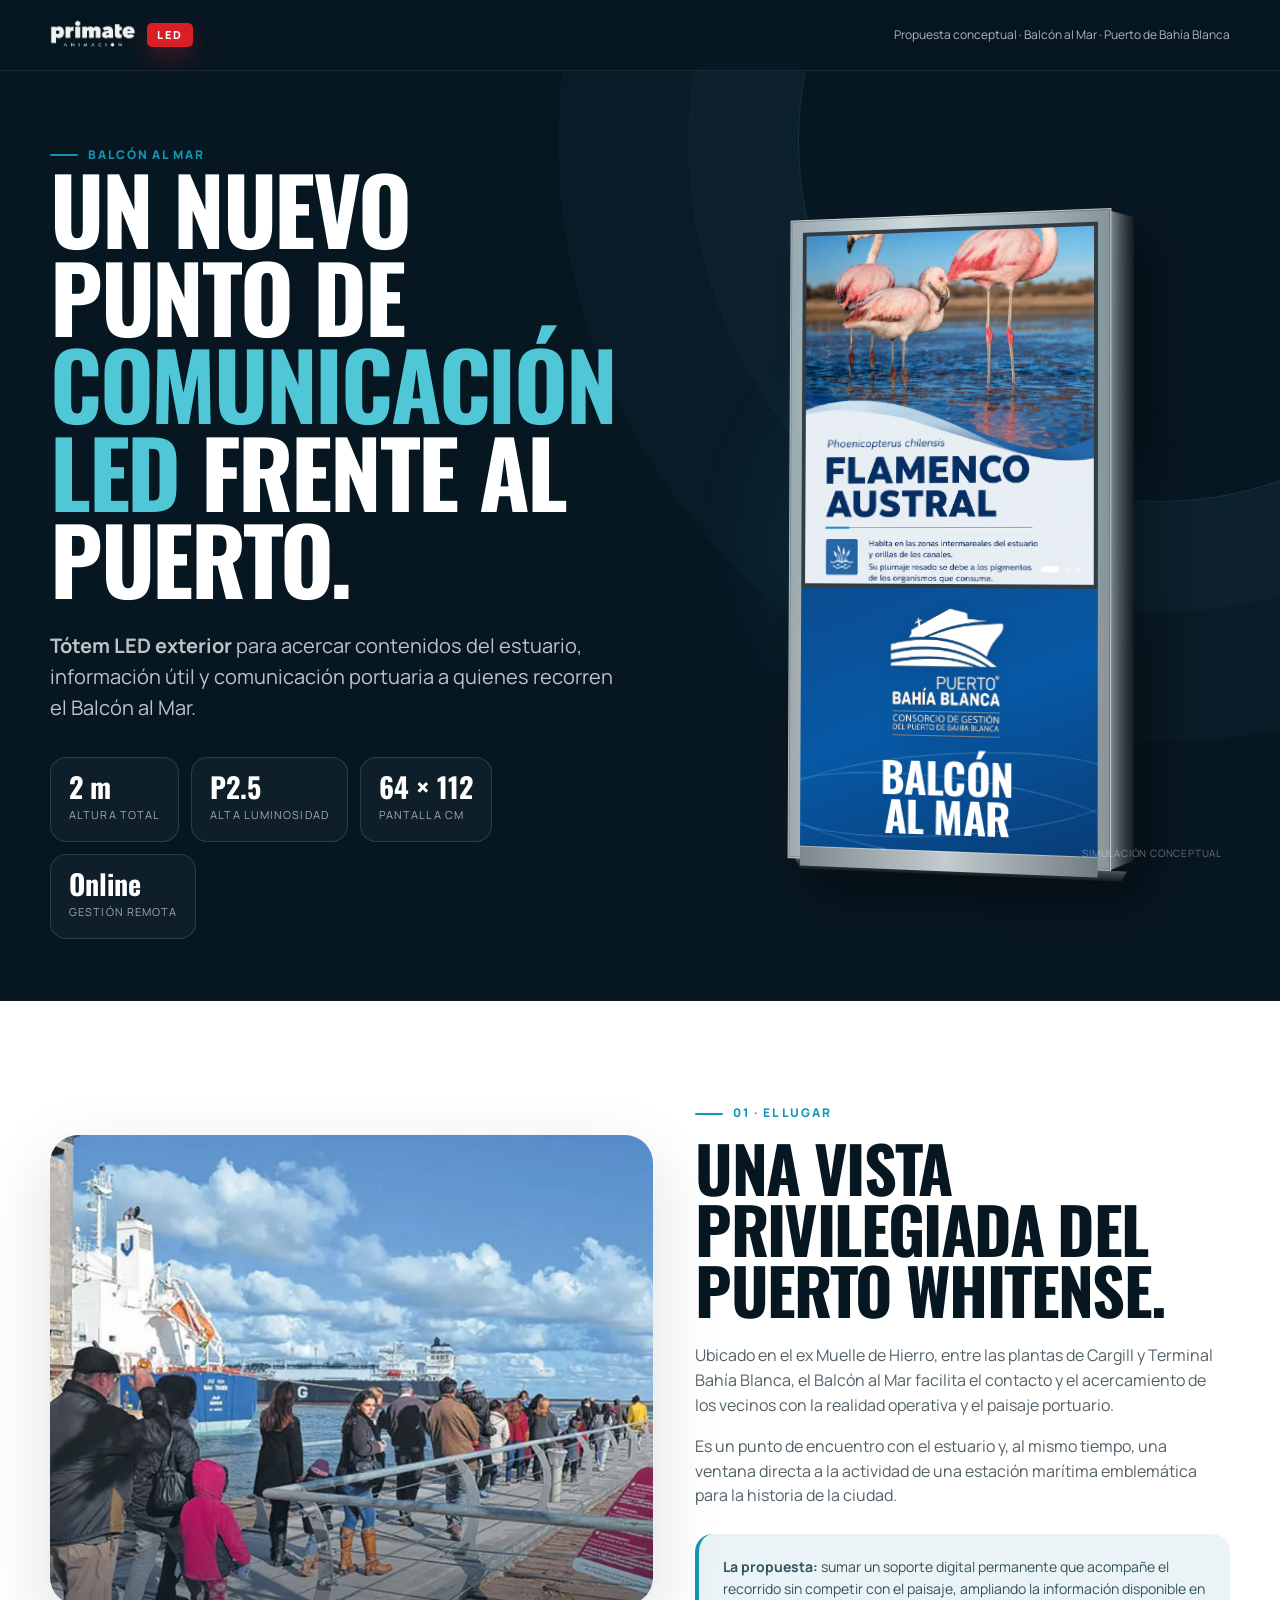
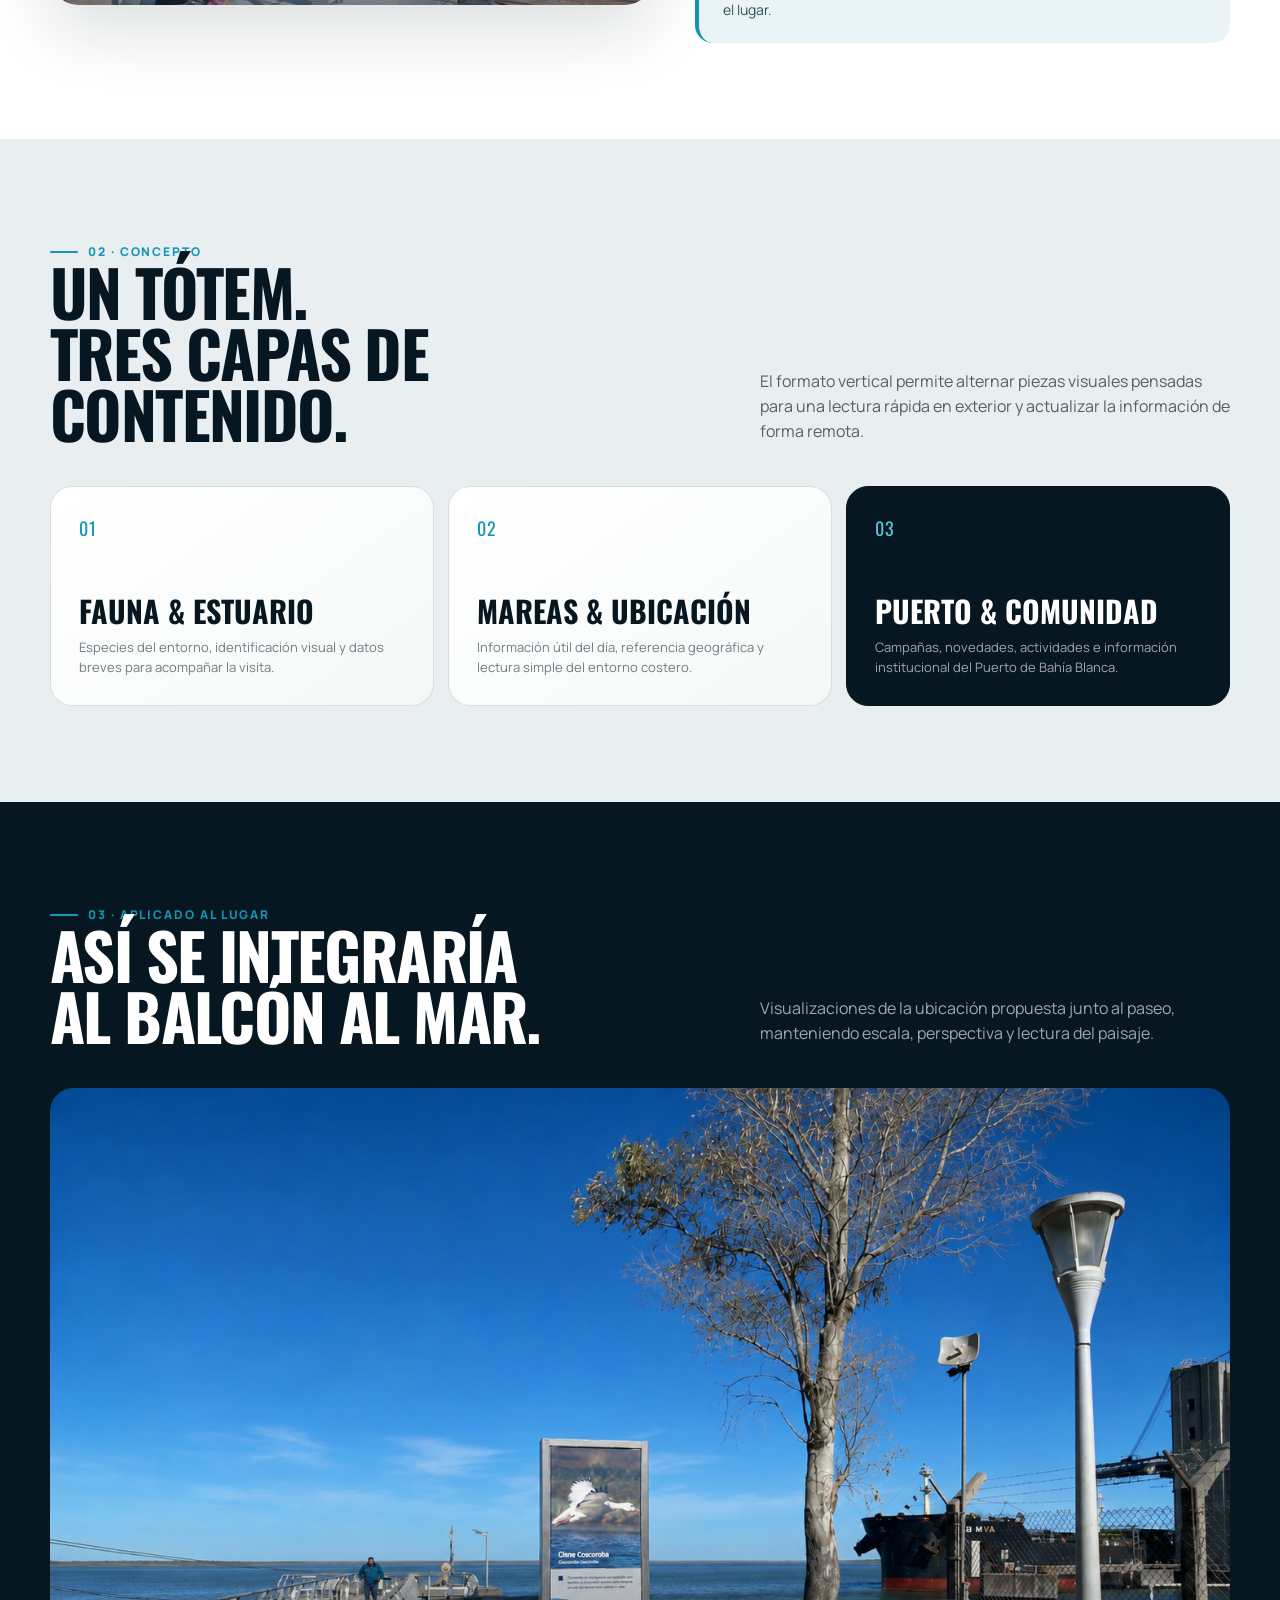
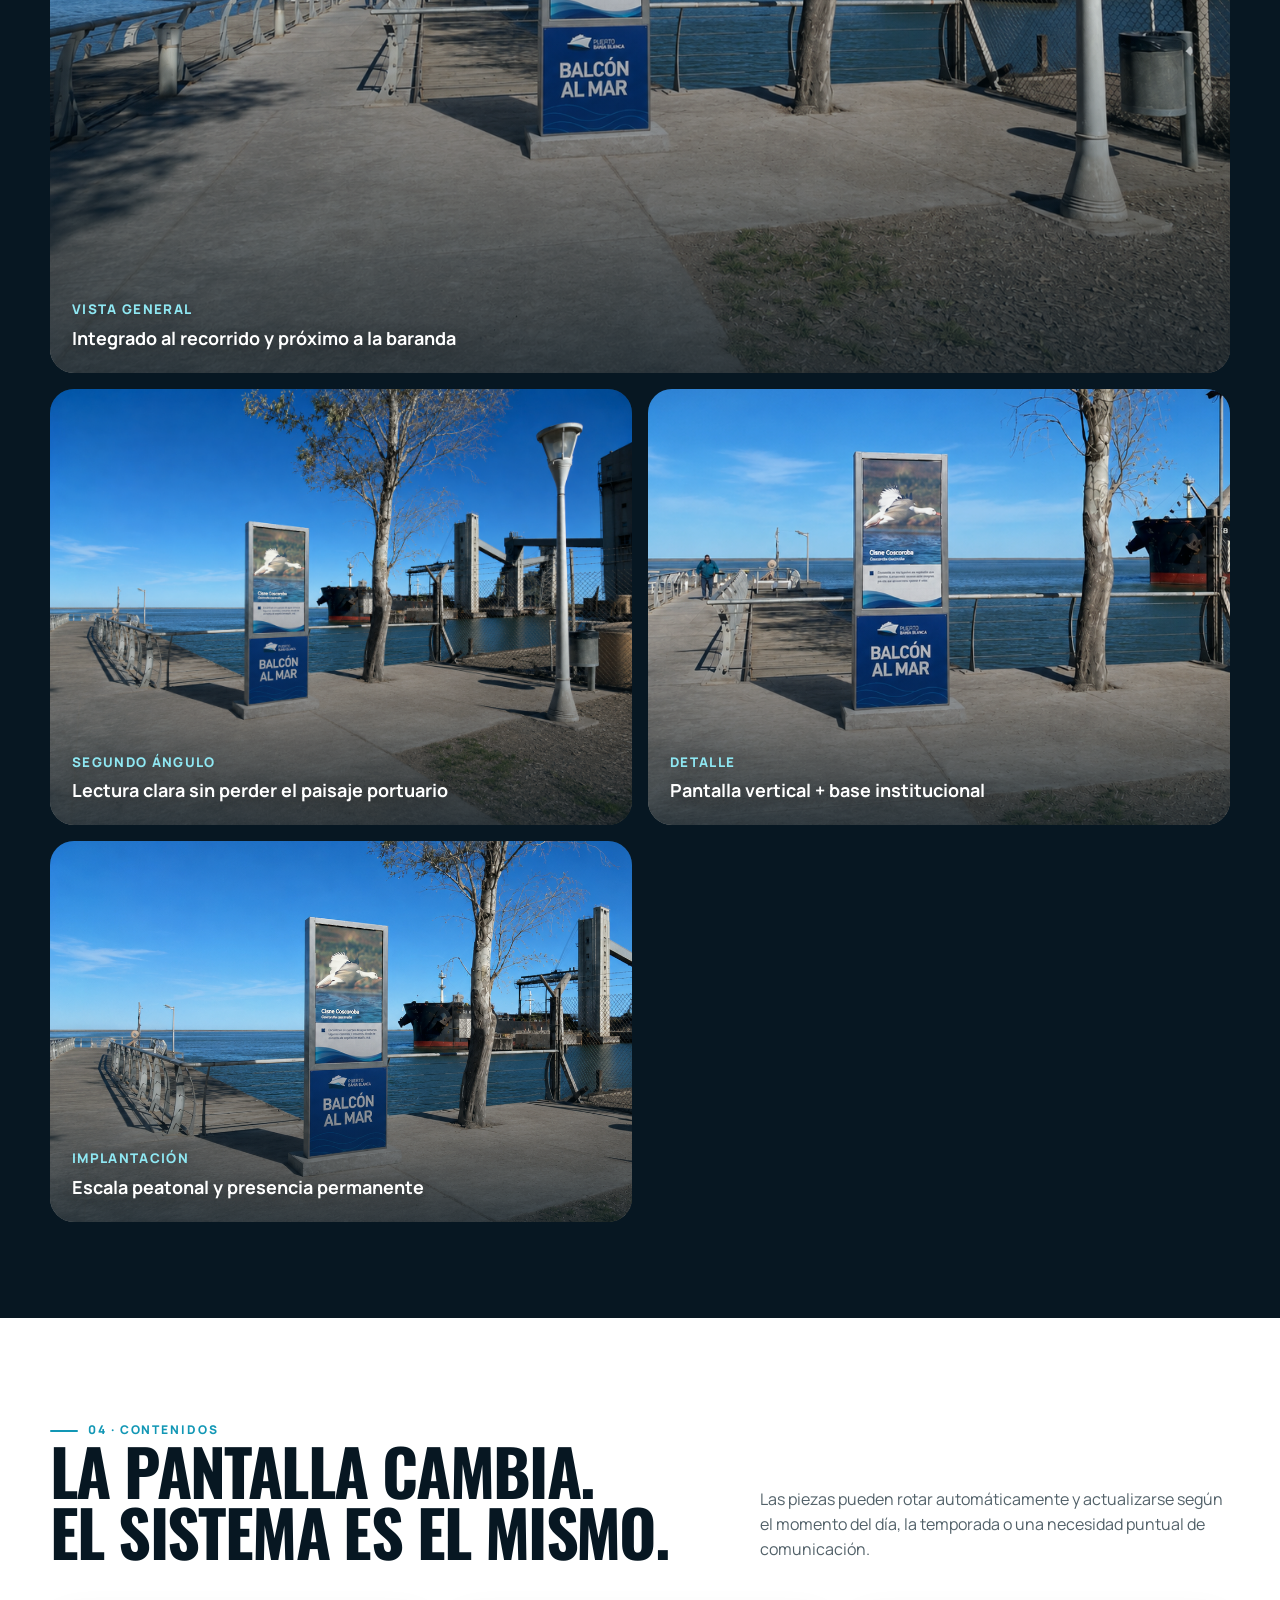
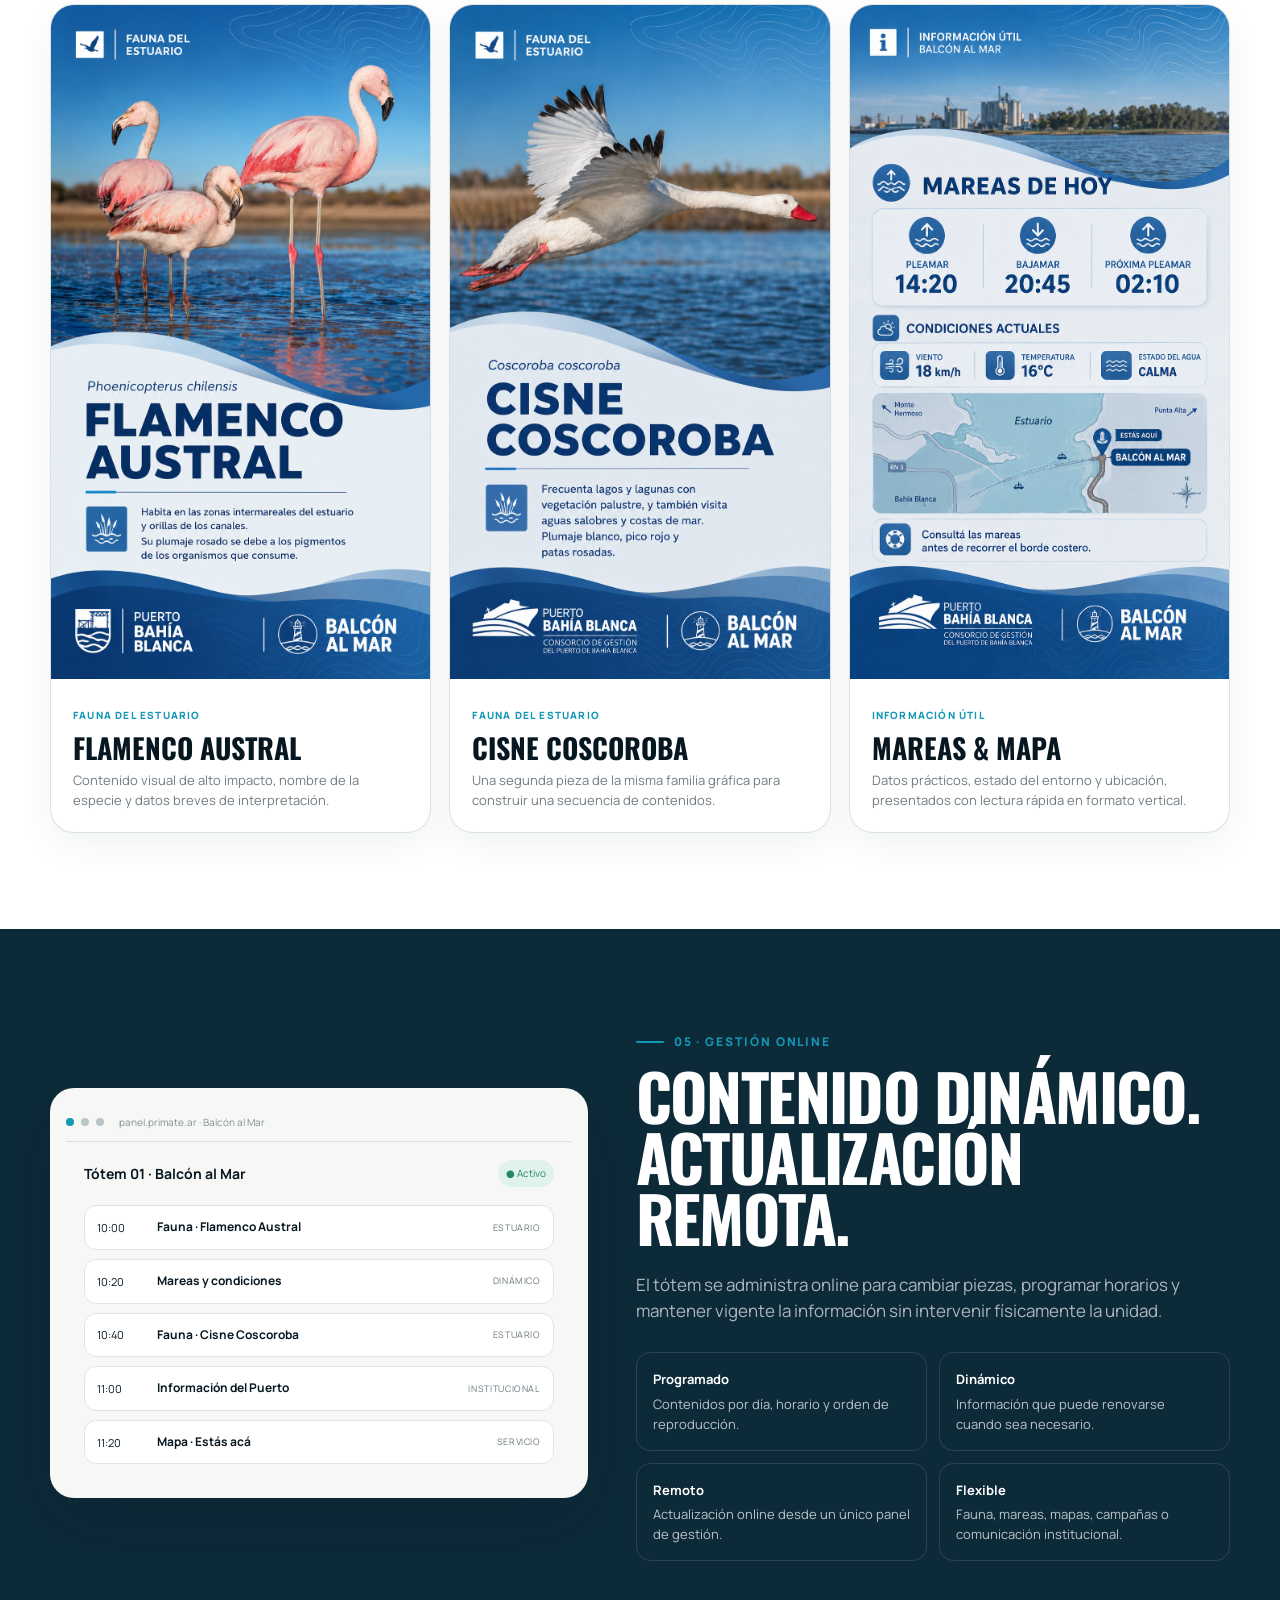
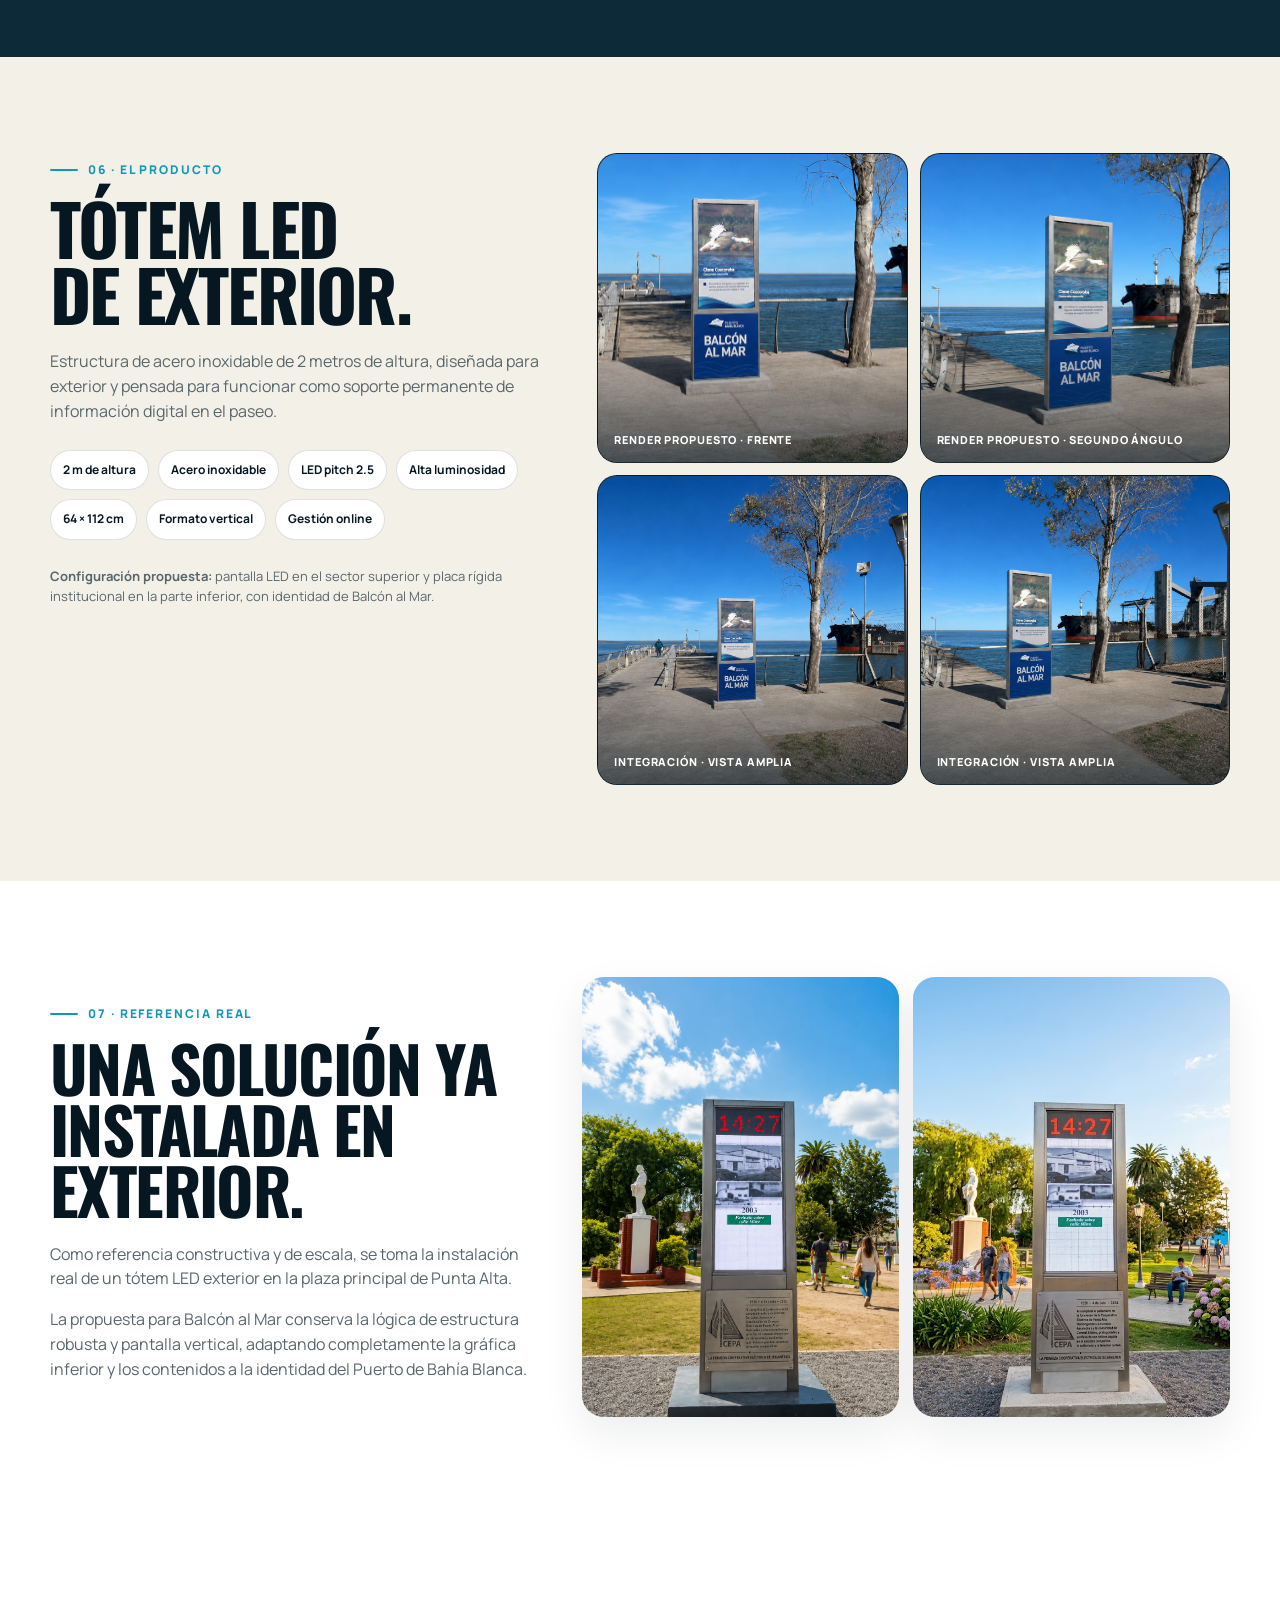
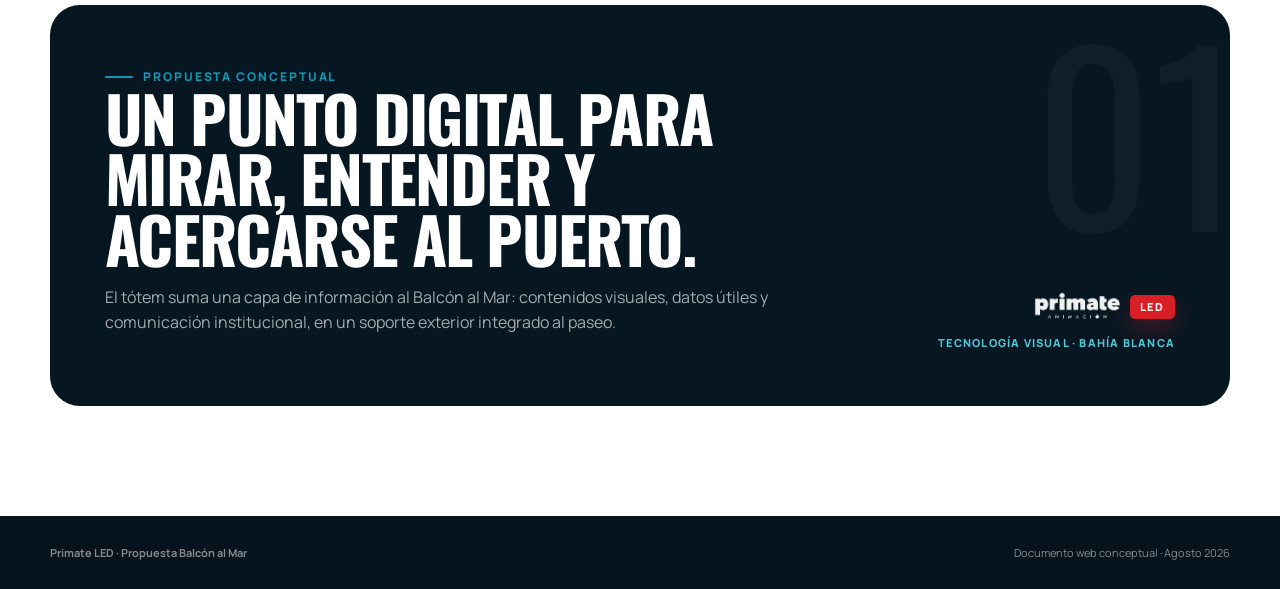
==== balconalmar/index.html @ e2ac3170 "Add files via upload" ====
<!DOCTYPE html>
<html lang="es">
<head>
  <meta charset="utf-8"/>
  <meta name="viewport" content="width=device-width, initial-scale=1"/>
  <meta name="theme-color" content="#071722"/>
  <title>Balcón al Mar · Propuesta Tótem LED Exterior | Primate LED</title>
  <meta name="description" content="Propuesta conceptual de un tótem LED exterior para Balcón al Mar, Puerto de Bahía Blanca: contenidos dinámicos, información útil y gestión online."/>
  <link rel="preconnect" href="https://fonts.googleapis.com"/>
  <link rel="preconnect" href="https://fonts.gstatic.com" crossorigin/>
  <link href="https://fonts.googleapis.com/css2?family=Manrope:wght@400;500;600;700;800&family=Oswald:wght@500;600;700&display=swap" rel="stylesheet"/>
  <style>
    :root{
      --ink:#071722;
      --ink-2:#0b2432;
      --paper:#f5f6f2;
      --white:#ffffff;
      --muted:#6f7c83;
      --line:rgba(7,23,34,.13);
      --blue:#1297b5;
      --blue-2:#50c7d7;
      --port:#0754a0;
      --port-2:#167fbd;
      --red:#d91f26;
      --warm:#f0b05a;
      --radius:28px;
      --shadow:0 24px 70px rgba(2,18,28,.14);
    }
    *{box-sizing:border-box}
    html{scroll-behavior:smooth}
    body{margin:0;background:var(--paper);color:var(--ink);font-family:"Manrope",system-ui,-apple-system,BlinkMacSystemFont,"Segoe UI",sans-serif;line-height:1.55}
    img{display:block;width:100%}
    a{color:inherit;text-decoration:none}
    .wrap{width:min(1180px,calc(100% - 40px));margin:auto}
    .eyebrow{display:inline-flex;align-items:center;gap:10px;font-size:12px;font-weight:800;letter-spacing:.16em;text-transform:uppercase;color:var(--blue)}
    .eyebrow:before{content:"";width:28px;height:2px;background:currentColor;border-radius:20px}
    .display{font-family:"Oswald",Impact,sans-serif;text-transform:uppercase;letter-spacing:-.025em;line-height:.95;margin:0}
    .section{padding:96px 0}
    .section-head{display:flex;justify-content:space-between;gap:40px;align-items:flex-end;margin-bottom:42px}
    .section-head h2{font-size:clamp(38px,5vw,68px);max-width:760px}
    .section-head p{max-width:470px;margin:0;color:#526169;font-size:16px}

    .topbar{position:fixed;z-index:30;top:0;left:0;right:0;background:rgba(7,23,34,.88);backdrop-filter:blur(14px);border-bottom:1px solid rgba(255,255,255,.08)}
    .topbar .wrap{height:70px;display:flex;align-items:center;justify-content:space-between;gap:24px;color:#fff}
    .brand{display:flex;align-items:center;gap:12px}
    .brand img{width:auto;height:34px;display:block;filter:brightness(0) invert(1) opacity(.94)}
    .led-tag{display:inline-flex;align-items:center;justify-content:center;min-width:42px;height:24px;padding:0 10px;border-radius:5px;background:var(--red);color:#fff;font-size:11px;font-weight:800;letter-spacing:.16em;text-transform:uppercase;box-shadow:0 10px 22px rgba(217,31,38,.28)}
    .proposal-tag{font-size:12px;color:rgba(255,255,255,.68);text-align:right}

    .hero{min-height:780px;background:var(--ink);color:white;padding:138px 0 62px;position:relative;overflow:hidden}
    .hero:before{content:"";position:absolute;width:720px;height:720px;border:1px solid rgba(80,199,215,.16);border-radius:50%;right:-240px;top:-220px;box-shadow:0 0 0 110px rgba(80,199,215,.035),0 0 0 240px rgba(80,199,215,.025)}
    .hero-grid{display:grid;grid-template-columns:.96fr 1.04fr;align-items:center;gap:48px;position:relative}
    .hero-copy h1{font-size:clamp(54px,7.2vw,104px);max-width:740px}
    .hero-copy h1 em{font-style:normal;color:var(--blue-2)}
    .hero-copy .lead{max-width:650px;font-size:20px;color:rgba(255,255,255,.74);margin:28px 0 30px}
    .hero-stats{display:flex;flex-wrap:wrap;gap:12px;margin-top:34px}
    .stat{border:1px solid rgba(255,255,255,.13);padding:15px 18px;border-radius:16px;min-width:126px;background:rgba(255,255,255,.035)}
    .stat strong{font-family:"Oswald";font-size:28px;display:block;line-height:1}
    .stat span{font-size:11px;color:rgba(255,255,255,.62);text-transform:uppercase;letter-spacing:.1em}

    /* Tótem del hero: misma lógica de perspectiva del ejemplo original, adaptada al producto exterior. */
    .device-stage{min-height:670px;display:grid;place-items:center;position:relative;perspective:1300px}
    .halo{position:absolute;width:440px;height:540px;border-radius:80px;background:radial-gradient(circle,rgba(17,217,255,.23),rgba(18,151,181,.12),transparent 67%);filter:blur(18px);transform:rotate(-8deg);animation:breathe 4.5s ease-in-out infinite}
    @keyframes breathe{0%,100%{transform:scale(.96) rotate(-8deg);opacity:.72}50%{transform:scale(1.04) rotate(-8deg);opacity:1}}

    .totem-device{width:326px;height:650px;position:relative;transform:rotateY(-9deg) rotateX(1deg);transform-style:preserve-3d;filter:drop-shadow(18px 24px 24px rgba(0,0,0,.44))}
    .totem-device:before{content:"";position:absolute;top:3px;right:-22px;width:22px;height:calc(100% - 4px);background:linear-gradient(90deg,#78838a 0%,#3e484f 48%,#151a1e 100%);clip-path:polygon(0 0,100% 1.1%,100% 98.5%,0 100%);box-shadow:9px 4px 16px rgba(0,0,0,.32);z-index:-1}
    .totem-device:after{content:"";position:absolute;left:8px;right:-15px;bottom:-10px;height:10px;background:linear-gradient(180deg,#4f5a61,#171d21);clip-path:polygon(0 0,100% 0,98.5% 100%,1.5% 100%);z-index:-1;opacity:.95}
    .totem-face{height:100%;padding:12px;background:linear-gradient(90deg,#9fa9ae,#d5dade 40%,#8a9499 100%);border:1px solid rgba(255,255,255,.38);box-shadow:inset 0 0 0 1px rgba(0,0,0,.2)}
    .totem-screen{height:58%;background:#06101f;position:relative;overflow:hidden;border:4px solid #333c42;box-shadow:inset 0 0 0 1px rgba(255,255,255,.08),0 0 22px rgba(17,217,255,.12)}
    .totem-screen img{position:absolute;inset:0;width:100%;height:100%;object-fit:cover;opacity:0;transform:scale(1.012);transition:opacity .55s ease,transform 5s ease}
    .totem-screen img.on{opacity:1;transform:scale(1.045)}
    .totem-screen:after{content:"";position:absolute;inset:0;background-image:repeating-linear-gradient(0deg,rgba(255,255,255,.08) 0,rgba(255,255,255,.08) 1px,transparent 1px,transparent 4px);mix-blend-mode:screen;opacity:.12;pointer-events:none}
    .screen-dots{position:absolute;right:12px;bottom:12px;z-index:4;display:flex;gap:5px}
    .screen-dots i{width:6px;height:6px;border-radius:50%;background:rgba(255,255,255,.34);transition:.25s ease}
    .screen-dots i.on{width:18px;border-radius:99px;background:#fff}
    .totem-base{height:42%;display:flex;flex-direction:column;align-items:center;justify-content:center;text-align:center;padding:24px 20px;background:linear-gradient(160deg,#0b4d91,#0759a6 48%,#093d76);position:relative;overflow:hidden;color:#fff}
    .totem-base:before,.totem-base:after{content:"";position:absolute;left:-10%;right:-10%;height:80px;border-radius:50%;border:1px solid rgba(113,196,235,.36)}
    .totem-base:before{bottom:15px;transform:rotate(-5deg)}
    .totem-base:after{bottom:-8px;transform:rotate(5deg)}
    .totem-base strong{font-family:"Oswald";font-size:42px;line-height:.92;text-transform:uppercase;letter-spacing:-.02em;position:relative;z-index:2}
    .totem-base .port-mark{width:118px;height:auto;margin-bottom:18px;position:relative;z-index:2;filter:drop-shadow(0 4px 8px rgba(0,0,0,.12))}
    .totem-foot{height:20px;background:linear-gradient(90deg,#7c878d,#c5ccd0 50%,#707b80);box-shadow:inset 0 1px rgba(255,255,255,.35)}
    .hero-note{position:absolute;bottom:12px;right:8px;font-size:10px;letter-spacing:.08em;text-transform:uppercase;color:rgba(255,255,255,.38)}

    .story{background:white}
    .story-grid{display:grid;grid-template-columns:1.06fr .94fr;gap:42px;align-items:center}
    .story-photo{border-radius:28px;overflow:hidden;box-shadow:var(--shadow);position:relative;min-height:470px}
    .story-photo img{width:100%;height:100%;object-fit:cover;position:absolute;inset:0}
    .story-photo:after{content:"";position:absolute;inset:0;background:linear-gradient(180deg,transparent 58%,rgba(7,23,34,.42))}
    .story-copy h2{font-size:clamp(42px,5vw,74px);margin:14px 0 24px}
    .story-copy p{color:#526169;font-size:16px;margin:0 0 16px}
    .story-quote{margin-top:26px;padding:22px 24px;background:#eaf4f6;border-radius:18px;color:#31515d;font-size:14px;border-left:4px solid var(--blue)}

    .concept{background:#e9eef0}
    .concept-grid{display:grid;grid-template-columns:repeat(3,1fr);gap:14px}
    .sector{min-height:220px;padding:28px;border:1px solid var(--line);border-radius:22px;background:linear-gradient(145deg,#fff,#f6f8f8);display:flex;flex-direction:column;justify-content:space-between;transition:.25s ease}
    .sector:hover{transform:translateY(-5px);box-shadow:0 18px 44px rgba(5,30,44,.08)}
    .sector .num{font-family:"Oswald";font-size:18px;color:var(--blue);letter-spacing:.08em}
    .sector h3{font-family:"Oswald";font-size:30px;text-transform:uppercase;line-height:1.05;margin:26px 0 10px}
    .sector p{font-size:13px;color:var(--muted);margin:0}
    .sector.primary{background:var(--ink);color:white;border-color:var(--ink)}
    .sector.primary p{color:rgba(255,255,255,.62)}
    .sector.primary .num{color:var(--blue-2)}

    .applied{background:var(--ink);color:white}
    .applied .section-head p{color:rgba(255,255,255,.62)}
    .mock-grid{display:grid;grid-template-columns:repeat(12,1fr);gap:16px}
    .mock-card{position:relative;overflow:hidden;border-radius:24px;background:#17313e;min-height:330px;grid-column:span 6}
    .mock-card:first-child{grid-column:1/-1;min-height:560px}
    .mock-card img{width:100%;height:100%;object-fit:cover;opacity:.96;transition:transform .55s ease}
    .mock-card:hover img{transform:scale(1.018)}
    .mock-card:after{content:"";position:absolute;inset:0;background:linear-gradient(180deg,rgba(7,23,34,0) 48%,rgba(7,23,34,.74) 100%)}
    .mock-label{position:absolute;left:22px;bottom:20px;z-index:4;text-shadow:0 3px 15px rgba(0,0,0,.42)}
    .mock-label small{display:block;color:#8fe7f2;text-transform:uppercase;font-weight:800;letter-spacing:.1em;margin-bottom:5px}
    .mock-label strong{font-size:18px}

    .content{background:white}
    .content-grid{display:grid;grid-template-columns:repeat(3,1fr);gap:18px}
    .content-card{border-radius:24px;overflow:hidden;border:1px solid var(--line);background:#fff;box-shadow:0 12px 34px rgba(16,44,58,.06)}
    .content-card figure{margin:0;aspect-ratio:9/16;background:#0d2a39;overflow:hidden}
    .content-card img{width:100%;height:100%;object-fit:cover;transition:transform .45s ease}
    .content-card:hover img{transform:scale(1.018)}
    .content-card div{padding:22px}
    .content-card small{font-size:10px;text-transform:uppercase;letter-spacing:.12em;color:var(--blue);font-weight:800}
    .content-card h3{font-family:"Oswald";font-size:28px;text-transform:uppercase;margin:8px 0 8px;line-height:1}
    .content-card p{font-size:13px;color:var(--muted);margin:0}

    .platform{background:#0d2a39;color:#fff}
    .platform-grid{display:grid;grid-template-columns:.95fr 1.05fr;gap:48px;align-items:center}
    .screen-ui{background:#f7f8f5;border-radius:24px;padding:16px;color:var(--ink);box-shadow:var(--shadow);transform:rotate(-1deg)}
    .browser-bar{height:38px;display:flex;align-items:center;gap:7px;border-bottom:1px solid #dae0df}
    .browser-bar i{width:8px;height:8px;border-radius:50%;background:#bac5c8}.browser-bar i:first-child{background:var(--blue)}
    .browser-bar span{font-size:10px;color:#829096;margin-left:8px}
    .screen-body{padding:18px}
    .screen-title{display:flex;justify-content:space-between;align-items:center;margin-bottom:18px}
    .screen-title strong{font-size:14px}.screen-title span{font-size:10px;color:#23876b;background:#dff3eb;padding:6px 8px;border-radius:20px}
    .playlist{display:grid;gap:9px}
    .row{display:grid;grid-template-columns:50px 1fr auto;gap:10px;align-items:center;padding:12px;border:1px solid #dfe5e4;border-radius:12px;background:white;font-size:11px}
    .row b{font-size:12px}.row em{font-style:normal;color:#68767b;font-size:9px;text-transform:uppercase;letter-spacing:.07em}
    .platform-copy h2{font-size:clamp(42px,5vw,70px);margin:14px 0 24px}
    .platform-copy>p{color:rgba(255,255,255,.66);font-size:17px;max-width:610px}
    .platform-points{display:grid;grid-template-columns:1fr 1fr;gap:12px;margin-top:28px}
    .platform-points div{padding:16px;border:1px solid rgba(255,255,255,.12);border-radius:14px;font-size:13px;color:rgba(255,255,255,.72)}
    .platform-points strong{display:block;color:white;margin-bottom:4px}

    .product{background:#f3f0e8}
    .product-grid{display:grid;grid-template-columns:.88fr 1.12fr;gap:50px;align-items:start}
    .product-copy h2{font-size:clamp(46px,5.5vw,78px);margin:14px 0 22px}
    .product-copy p{color:#59676d;max-width:540px}
    .specs{display:flex;flex-wrap:wrap;gap:9px;margin-top:26px}
    .specs span{padding:10px 12px;border-radius:999px;background:white;border:1px solid var(--line);font-size:12px;font-weight:700}
    .ref-grid{display:grid;grid-template-columns:repeat(2,1fr);gap:12px}
    .ref-card{position:relative;overflow:hidden;border-radius:20px;background:linear-gradient(150deg,#17313e,#091822);border:1px solid rgba(7,23,34,.12);min-height:310px}
    .ref-card img{width:100%;height:100%;object-fit:cover;position:absolute;inset:0}
    .ref-card:after{content:"";position:absolute;inset:0;background:linear-gradient(180deg,transparent 60%,rgba(7,23,34,.62))}
    .ref-card span{position:absolute;z-index:2;left:16px;bottom:14px;color:white;font-size:11px;font-weight:800;text-transform:uppercase;letter-spacing:.08em}

    .real{background:white}
    .real-grid{display:grid;grid-template-columns:.86fr 1.14fr;gap:44px;align-items:center}
    .real-copy h2{font-size:clamp(42px,5vw,72px);margin:14px 0 22px}
    .real-copy p{color:#59676d}
    .real-photos{display:grid;grid-template-columns:1fr 1fr;gap:14px}
    .real-photos figure{margin:0;border-radius:22px;overflow:hidden;background:#dde3e4;box-shadow:0 16px 42px rgba(7,23,34,.08)}
    .real-photos img{width:100%;height:440px;object-fit:cover}

    .close{background:white;padding:92px 0 110px}
    .close-panel{background:var(--ink);color:white;border-radius:30px;padding:55px;display:grid;grid-template-columns:1fr auto;gap:40px;align-items:end;position:relative;overflow:hidden}
    .close-panel:after{content:"01";position:absolute;right:-10px;top:-55px;font-family:"Oswald";font-size:230px;color:rgba(255,255,255,.035)}
    .close-panel h2{font-size:clamp(40px,5vw,70px);max-width:800px;position:relative;z-index:1}
    .close-panel p{color:rgba(255,255,255,.63);max-width:690px;position:relative;z-index:1}
    .signature{position:relative;z-index:2;text-align:right}
    .signature-brand{display:flex;align-items:center;justify-content:flex-end;gap:10px;margin-bottom:10px}
    .signature-brand img{width:auto;height:34px;filter:brightness(0) invert(1) opacity(.94)}
    .signature p{margin:0;color:var(--blue-2);font-size:11px;font-weight:800;letter-spacing:.11em;text-transform:uppercase}

    footer{background:#06131c;color:rgba(255,255,255,.5);padding:28px 0;font-size:11px}
    footer .wrap{display:flex;justify-content:space-between;gap:20px}
    .reveal{opacity:0;transform:translateY(18px);transition:.65s ease}
    .reveal.on{opacity:1;transform:none}

    @media(max-width:900px){
      .section{padding:72px 0}.section-head{display:block}.section-head p{margin-top:18px}
      .hero{min-height:auto}.hero-grid,.story-grid,.platform-grid,.product-grid,.real-grid{grid-template-columns:1fr}.device-stage{min-height:auto;padding-top:30px}
      .concept-grid{grid-template-columns:1fr 1fr}.content-grid{grid-template-columns:1fr 1fr}.mock-grid{grid-template-columns:1fr}.mock-card,.mock-card:first-child{grid-column:auto;min-height:320px}.mock-card:first-child{min-height:390px}.real-photos img{height:360px}.close-panel{grid-template-columns:1fr}.signature{text-align:left}
    }
    @media(max-width:620px){
      .wrap{width:min(100% - 26px,1180px)}.topbar .wrap{height:62px}.proposal-tag{display:none}.brand img{height:28px}.led-tag{min-width:38px;height:22px;padding:0 9px;font-size:10px}.hero{padding-top:112px}.hero-copy h1{font-size:54px}.hero-copy .lead{font-size:17px}.device-stage{min-height:auto;padding-top:30px}.totem-device{transform:rotateY(-5deg) rotateX(1deg);width:min(326px,82vw);height:calc(min(326px,82vw) * 1.99);margin-right:16px}.totem-base strong{font-size:35px}.hero-stats{display:grid;grid-template-columns:1fr 1fr}.concept-grid,.content-grid,.platform-points{grid-template-columns:1fr}.sector{min-height:180px}.mock-card,.mock-card:first-child{min-height:240px}.mock-card:first-child{min-height:310px}.ref-grid,.real-photos{grid-template-columns:1fr}.real-photos img{height:420px}.close-panel{padding:34px 26px}.signature-brand{justify-content:flex-start}.signature-brand img{height:28px}footer .wrap{display:block}footer span{display:block;margin-top:5px}
    }
  </style>
</head>
<body>
  <header class="topbar">
    <div class="wrap">
      <div class="brand"><img alt="Primate Animación" src="assets/primate-logo.png"/><span class="led-tag">LED</span></div>
      <div class="proposal-tag">Propuesta conceptual · Balcón al Mar · Puerto de Bahía Blanca</div>
    </div>
  </header>

  <main>
    <section class="hero">
      <div class="wrap hero-grid">
        <div class="hero-copy reveal">
          <div class="eyebrow">Balcón al Mar</div>
          <h1 class="display">Un nuevo punto de <em>comunicación LED</em> frente al puerto.</h1>
          <p class="lead"><strong>Tótem LED exterior</strong> para acercar contenidos del estuario, información útil y comunicación portuaria a quienes recorren el Balcón al Mar.</p>
          <div class="hero-stats">
            <div class="stat"><strong>2 m</strong><span>Altura total</span></div>
            <div class="stat"><strong>P2.5</strong><span>Alta luminosidad</span></div>
            <div class="stat"><strong>64 × 112</strong><span>Pantalla cm</span></div>
            <div class="stat"><strong>Online</strong><span>Gestión remota</span></div>
          </div>
        </div>

        <div class="device-stage" aria-label="Demo visual del tótem LED exterior">
          <div class="halo"></div>
          <div class="totem-device">
            <div class="totem-face">
              <div class="totem-screen" id="hero-screen">
                <img class="on" src="assets/poster-fauna-flamenco.png" alt="Contenido de fauna: Flamenco Austral"/>
                <img src="assets/poster-fauna-cisne.png" alt="Contenido de fauna: Cisne Coscoroba"/>
                <img src="assets/poster-mareas-mapa.png" alt="Contenido de mareas y ubicación"/>
                <div class="screen-dots" id="screen-dots" aria-hidden="true"><i class="on"></i><i></i><i></i></div>
              </div>
              <div class="totem-base">
                <img class="port-mark" src="assets/puerto-logo-white.png" alt="Puerto Bahía Blanca"/>
                <strong>Balcón<br/>al Mar</strong>
              </div>
              <div class="totem-foot"></div>
            </div>
          </div>
          <div class="hero-note">Simulación conceptual</div>
        </div>
      </div>
    </section>

    <section class="section story">
      <div class="wrap story-grid">
        <div class="story-photo reveal"><img src="assets/balcon-al-mar.webp" alt="Visitantes recorriendo el Balcón al Mar del Puerto de Bahía Blanca"/></div>
        <div class="story-copy reveal">
          <div class="eyebrow">01 · El lugar</div>
          <h2 class="display">Una vista privilegiada del puerto whitense.</h2>
          <p>Ubicado en el ex Muelle de Hierro, entre las plantas de Cargill y Terminal Bahía Blanca, el Balcón al Mar facilita el contacto y el acercamiento de los vecinos con la realidad operativa y el paisaje portuario.</p>
          <p>Es un punto de encuentro con el estuario y, al mismo tiempo, una ventana directa a la actividad de una estación marítima emblemática para la historia de la ciudad.</p>
          <div class="story-quote"><strong>La propuesta:</strong> sumar un soporte digital permanente que acompañe el recorrido sin competir con el paisaje, ampliando la información disponible en el lugar.</div>
        </div>
      </div>
    </section>

    <section class="section concept">
      <div class="wrap">
        <div class="section-head reveal">
          <div><div class="eyebrow">02 · Concepto</div><h2 class="display">Un tótem.<br/>Tres capas de contenido.</h2></div>
          <p>El formato vertical permite alternar piezas visuales pensadas para una lectura rápida en exterior y actualizar la información de forma remota.</p>
        </div>
        <div class="concept-grid">
          <article class="sector reveal"><span class="num">01</span><div><h3>Fauna &amp; estuario</h3><p>Especies del entorno, identificación visual y datos breves para acompañar la visita.</p></div></article>
          <article class="sector reveal"><span class="num">02</span><div><h3>Mareas &amp; ubicación</h3><p>Información útil del día, referencia geográfica y lectura simple del entorno costero.</p></div></article>
          <article class="sector primary reveal"><span class="num">03</span><div><h3>Puerto &amp; comunidad</h3><p>Campañas, novedades, actividades e información institucional del Puerto de Bahía Blanca.</p></div></article>
        </div>
      </div>
    </section>

    <section class="section applied" id="simulaciones">
      <div class="wrap">
        <div class="section-head reveal">
          <div><div class="eyebrow">03 · Aplicado al lugar</div><h2 class="display">Así se integraría<br/>al Balcón al Mar.</h2></div>
          <p>Visualizaciones de la ubicación propuesta junto al paseo, manteniendo escala, perspectiva y lectura del paisaje.</p>
        </div>
        <div class="mock-grid">
          <article class="mock-card reveal"><img src="assets/render-1-amplio.png" alt="Vista amplia del tótem LED en Balcón al Mar"/><div class="mock-label"><small>Vista general</small><strong>Integrado al recorrido y próximo a la baranda</strong></div></article>
          <article class="mock-card reveal"><img src="assets/render-2-amplio.png" alt="Segunda vista amplia del tótem LED en Balcón al Mar"/><div class="mock-label"><small>Segundo ángulo</small><strong>Lectura clara sin perder el paisaje portuario</strong></div></article>
          <article class="mock-card reveal"><img src="assets/render-1-corto.png" alt="Vista cercana del tótem LED exterior"/><div class="mock-label"><small>Detalle</small><strong>Pantalla vertical + base institucional</strong></div></article>
          <article class="mock-card reveal"><img src="assets/render-2-corto.png" alt="Segunda vista cercana del tótem LED exterior"/><div class="mock-label"><small>Implantación</small><strong>Escala peatonal y presencia permanente</strong></div></article>
        </div>
      </div>
    </section>

    <section class="section content">
      <div class="wrap">
        <div class="section-head reveal">
          <div><div class="eyebrow">04 · Contenidos</div><h2 class="display">La pantalla cambia.<br/>El sistema es el mismo.</h2></div>
          <p>Las piezas pueden rotar automáticamente y actualizarse según el momento del día, la temporada o una necesidad puntual de comunicación.</p>
        </div>
        <div class="content-grid">
          <article class="content-card reveal"><figure><img src="assets/poster-fauna-flamenco.png" alt="Pieza vertical sobre Flamenco Austral"/></figure><div><small>Fauna del estuario</small><h3>Flamenco Austral</h3><p>Contenido visual de alto impacto, nombre de la especie y datos breves de interpretación.</p></div></article>
          <article class="content-card reveal"><figure><img src="assets/poster-fauna-cisne.png" alt="Pieza vertical sobre Cisne Coscoroba"/></figure><div><small>Fauna del estuario</small><h3>Cisne Coscoroba</h3><p>Una segunda pieza de la misma familia gráfica para construir una secuencia de contenidos.</p></div></article>
          <article class="content-card reveal"><figure><img src="assets/poster-mareas-mapa.png" alt="Pieza vertical con mareas y mapa"/></figure><div><small>Información útil</small><h3>Mareas &amp; mapa</h3><p>Datos prácticos, estado del entorno y ubicación, presentados con lectura rápida en formato vertical.</p></div></article>
        </div>
      </div>
    </section>

    <section class="section platform">
      <div class="wrap platform-grid">
        <div class="screen-ui reveal" aria-label="Ejemplo de panel de gestión">
          <div class="browser-bar"><i></i><i></i><i></i><span>panel.primate.ar · Balcón al Mar</span></div>
          <div class="screen-body">
            <div class="screen-title"><strong>Tótem 01 · Balcón al Mar</strong><span>● Activo</span></div>
            <div class="playlist">
              <div class="row"><span>10:00</span><b>Fauna · Flamenco Austral</b><em>Estuario</em></div>
              <div class="row"><span>10:20</span><b>Mareas y condiciones</b><em>Dinámico</em></div>
              <div class="row"><span>10:40</span><b>Fauna · Cisne Coscoroba</b><em>Estuario</em></div>
              <div class="row"><span>11:00</span><b>Información del Puerto</b><em>Institucional</em></div>
              <div class="row"><span>11:20</span><b>Mapa · Estás acá</b><em>Servicio</em></div>
            </div>
          </div>
        </div>
        <div class="platform-copy reveal">
          <div class="eyebrow">05 · Gestión online</div>
          <h2 class="display">Contenido dinámico.<br/>Actualización remota.</h2>
          <p>El tótem se administra online para cambiar piezas, programar horarios y mantener vigente la información sin intervenir físicamente la unidad.</p>
          <div class="platform-points">
            <div><strong>Programado</strong>Contenidos por día, horario y orden de reproducción.</div>
            <div><strong>Dinámico</strong>Información que puede renovarse cuando sea necesario.</div>
            <div><strong>Remoto</strong>Actualización online desde un único panel de gestión.</div>
            <div><strong>Flexible</strong>Fauna, mareas, mapas, campañas o comunicación institucional.</div>
          </div>
        </div>
      </div>
    </section>

    <section class="section product">
      <div class="wrap product-grid">
        <div class="product-copy reveal">
          <div class="eyebrow">06 · El producto</div>
          <h2 class="display">Tótem LED<br/>de exterior.</h2>
          <p>Estructura de acero inoxidable de 2 metros de altura, diseñada para exterior y pensada para funcionar como soporte permanente de información digital en el paseo.</p>
          <div class="specs">
            <span>2 m de altura</span><span>Acero inoxidable</span><span>LED pitch 2.5</span><span>Alta luminosidad</span><span>64 × 112 cm</span><span>Formato vertical</span><span>Gestión online</span>
          </div>
          <p style="margin-top:26px;font-size:13px"><strong>Configuración propuesta:</strong> pantalla LED en el sector superior y placa rígida institucional en la parte inferior, con identidad de Balcón al Mar.</p>
        </div>
        <div class="ref-grid reveal">
          <article class="ref-card"><img src="assets/render-1-corto.png" alt="Render frontal del tótem propuesto"/><span>Render propuesto · frente</span></article>
          <article class="ref-card"><img src="assets/render-2-corto.png" alt="Render del tótem propuesto desde otro ángulo"/><span>Render propuesto · segundo ángulo</span></article>
          <article class="ref-card"><img src="assets/render-1-amplio.png" alt="Render amplio del tótem propuesto"/><span>Integración · vista amplia</span></article>
          <article class="ref-card"><img src="assets/render-2-amplio.png" alt="Segundo render amplio del tótem propuesto"/><span>Integración · vista amplia</span></article>
        </div>
      </div>
    </section>

    <section class="section real">
      <div class="wrap real-grid">
        <div class="real-copy reveal">
          <div class="eyebrow">07 · Referencia real</div>
          <h2 class="display">Una solución ya instalada en exterior.</h2>
          <p>Como referencia constructiva y de escala, se toma la instalación real de un tótem LED exterior en la plaza principal de Punta Alta.</p>
          <p>La propuesta para Balcón al Mar conserva la lógica de estructura robusta y pantalla vertical, adaptando completamente la gráfica inferior y los contenidos a la identidad del Puerto de Bahía Blanca.</p>
        </div>
        <div class="real-photos reveal">
          <figure><img src="assets/totem-punta-alta-1.png" alt="Tótem LED exterior instalado en Punta Alta"/></figure>
          <figure><img src="assets/totem-punta-alta-2.jpeg" alt="Segunda vista del tótem LED exterior instalado en Punta Alta"/></figure>
        </div>
      </div>
    </section>

    <section class="close">
      <div class="wrap">
        <div class="close-panel reveal">
          <div>
            <div class="eyebrow">Propuesta conceptual</div>
            <h2 class="display">Un punto digital para mirar, entender y acercarse al puerto.</h2>
            <p>El tótem suma una capa de información al Balcón al Mar: contenidos visuales, datos útiles y comunicación institucional, en un soporte exterior integrado al paseo.</p>
          </div>
          <div class="signature"><div class="signature-brand"><img alt="Primate Animación" src="assets/primate-logo.png"/><span class="led-tag">LED</span></div><p>Tecnología visual · Bahía Blanca</p></div>
        </div>
      </div>
    </section>
  </main>

  <footer><div class="wrap"><strong>Primate LED · Propuesta Balcón al Mar</strong><span>Documento web conceptual · Agosto 2026</span></div></footer>

  <script>
    const heroSlides = [...document.querySelectorAll('#hero-screen > img')];
    const heroDots = [...document.querySelectorAll('#screen-dots i')];
    let heroIndex = 0;
    function setHeroSlide(next){
      heroIndex = next % heroSlides.length;
      heroSlides.forEach((img,i)=>img.classList.toggle('on',i===heroIndex));
      heroDots.forEach((dot,i)=>dot.classList.toggle('on',i===heroIndex));
    }
    setInterval(()=>setHeroSlide(heroIndex+1),4200);

    const io = new IntersectionObserver(entries => {
      entries.forEach(entry => { if(entry.isIntersecting) entry.target.classList.add('on'); });
    }, {threshold:.08});
    document.querySelectorAll('.reveal').forEach(el => io.observe(el));
  </script>
</body>
</html>
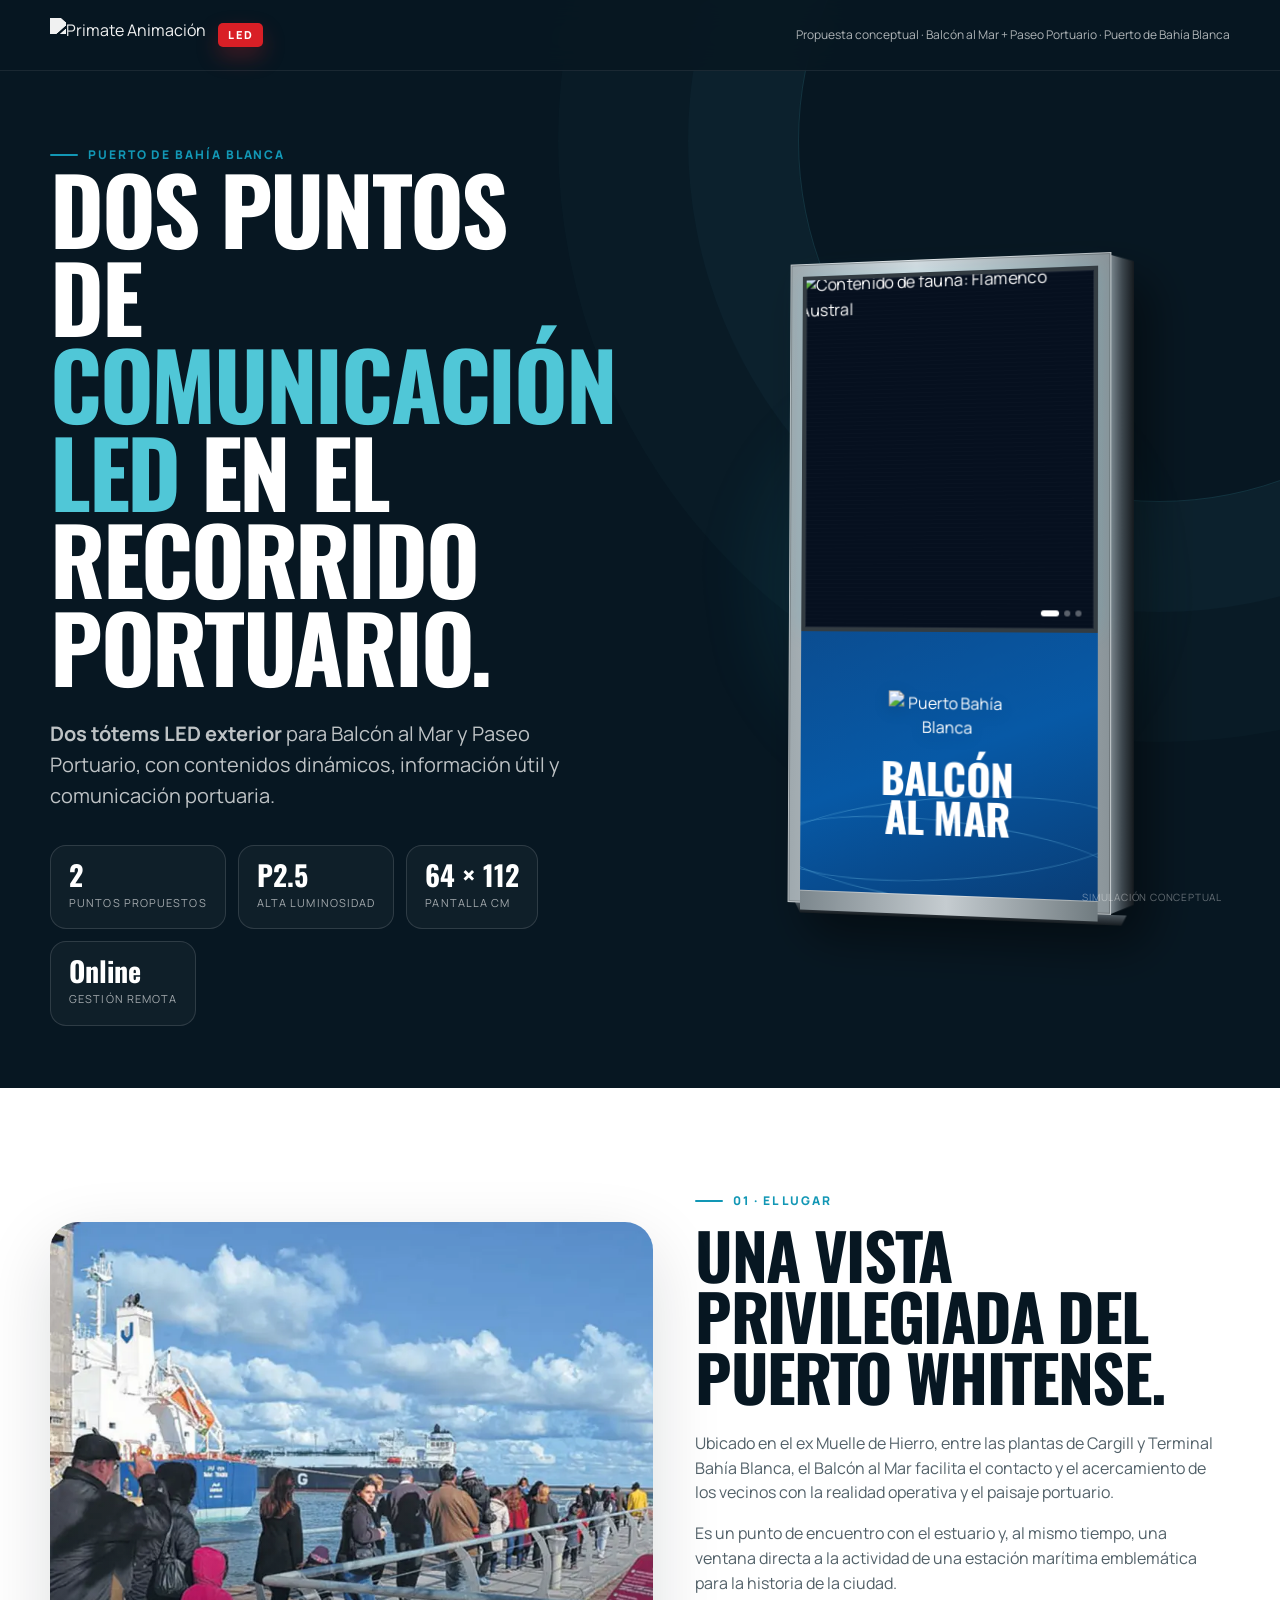
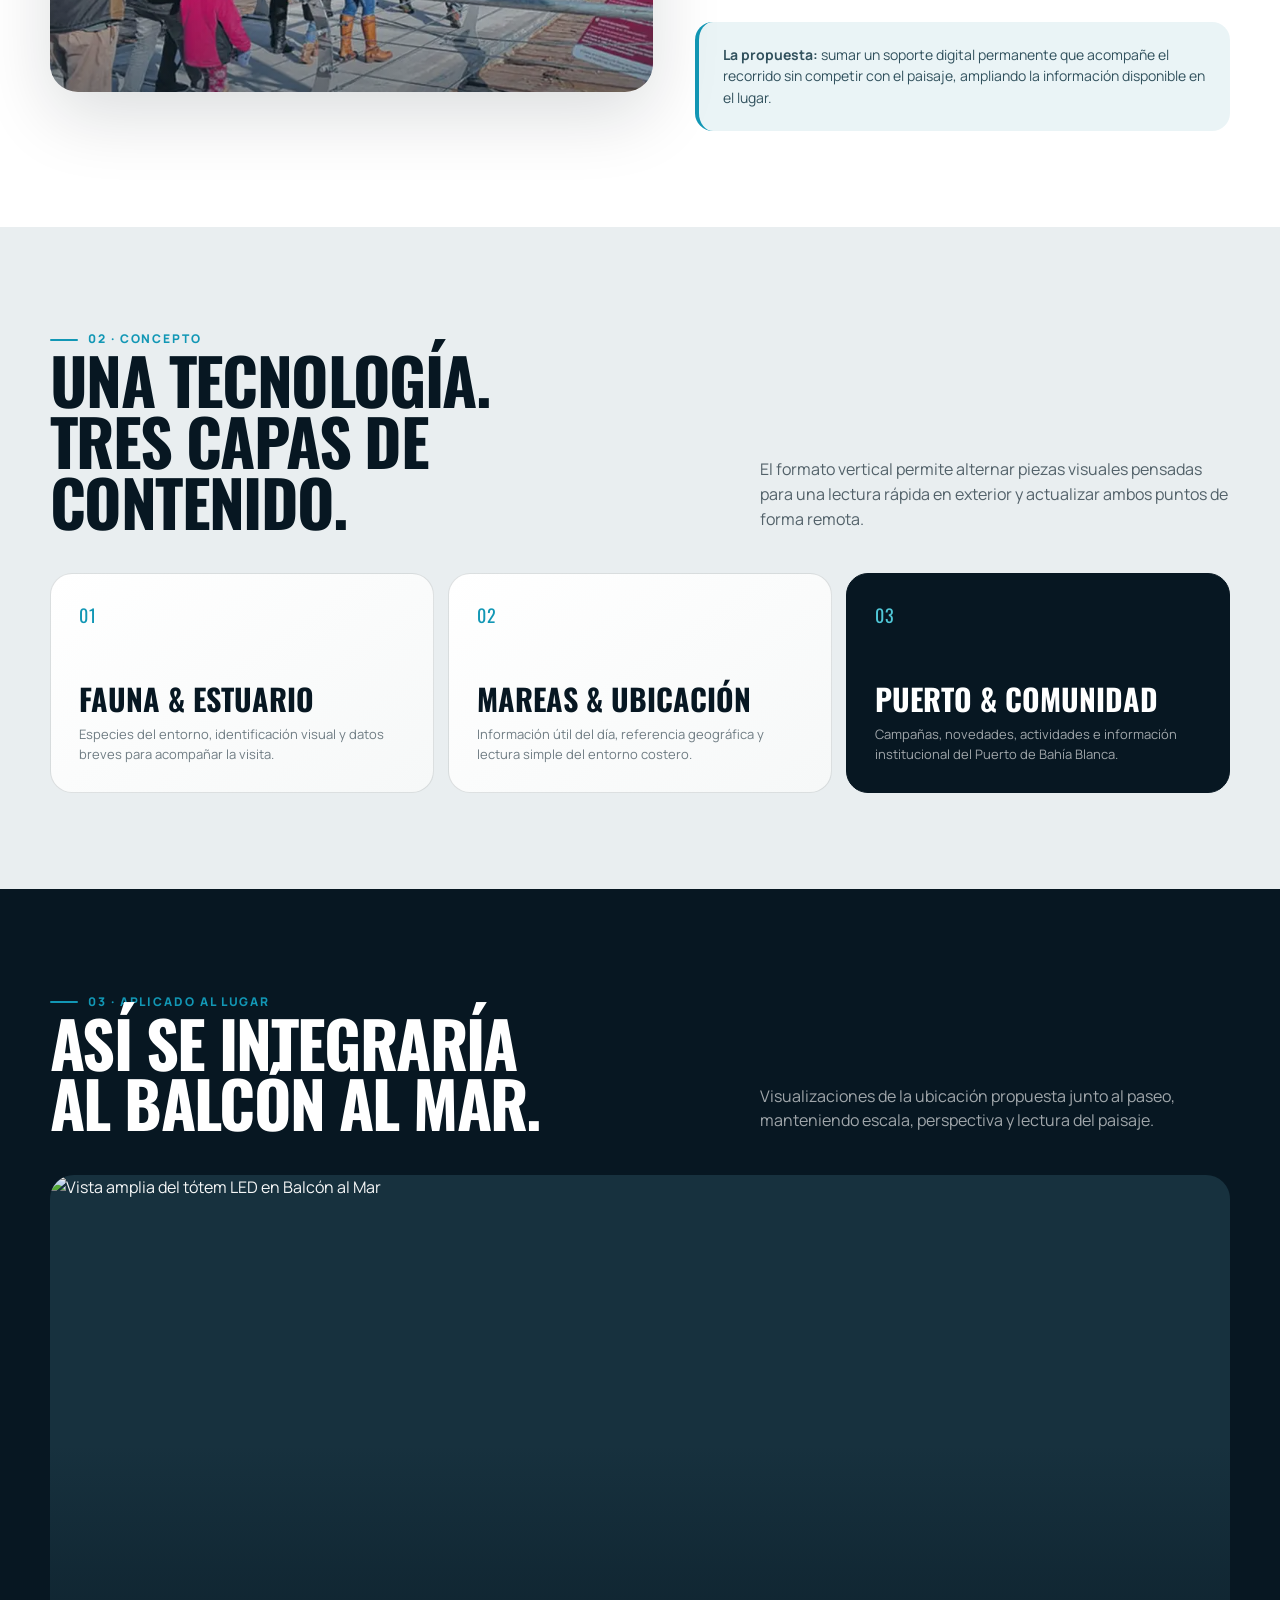
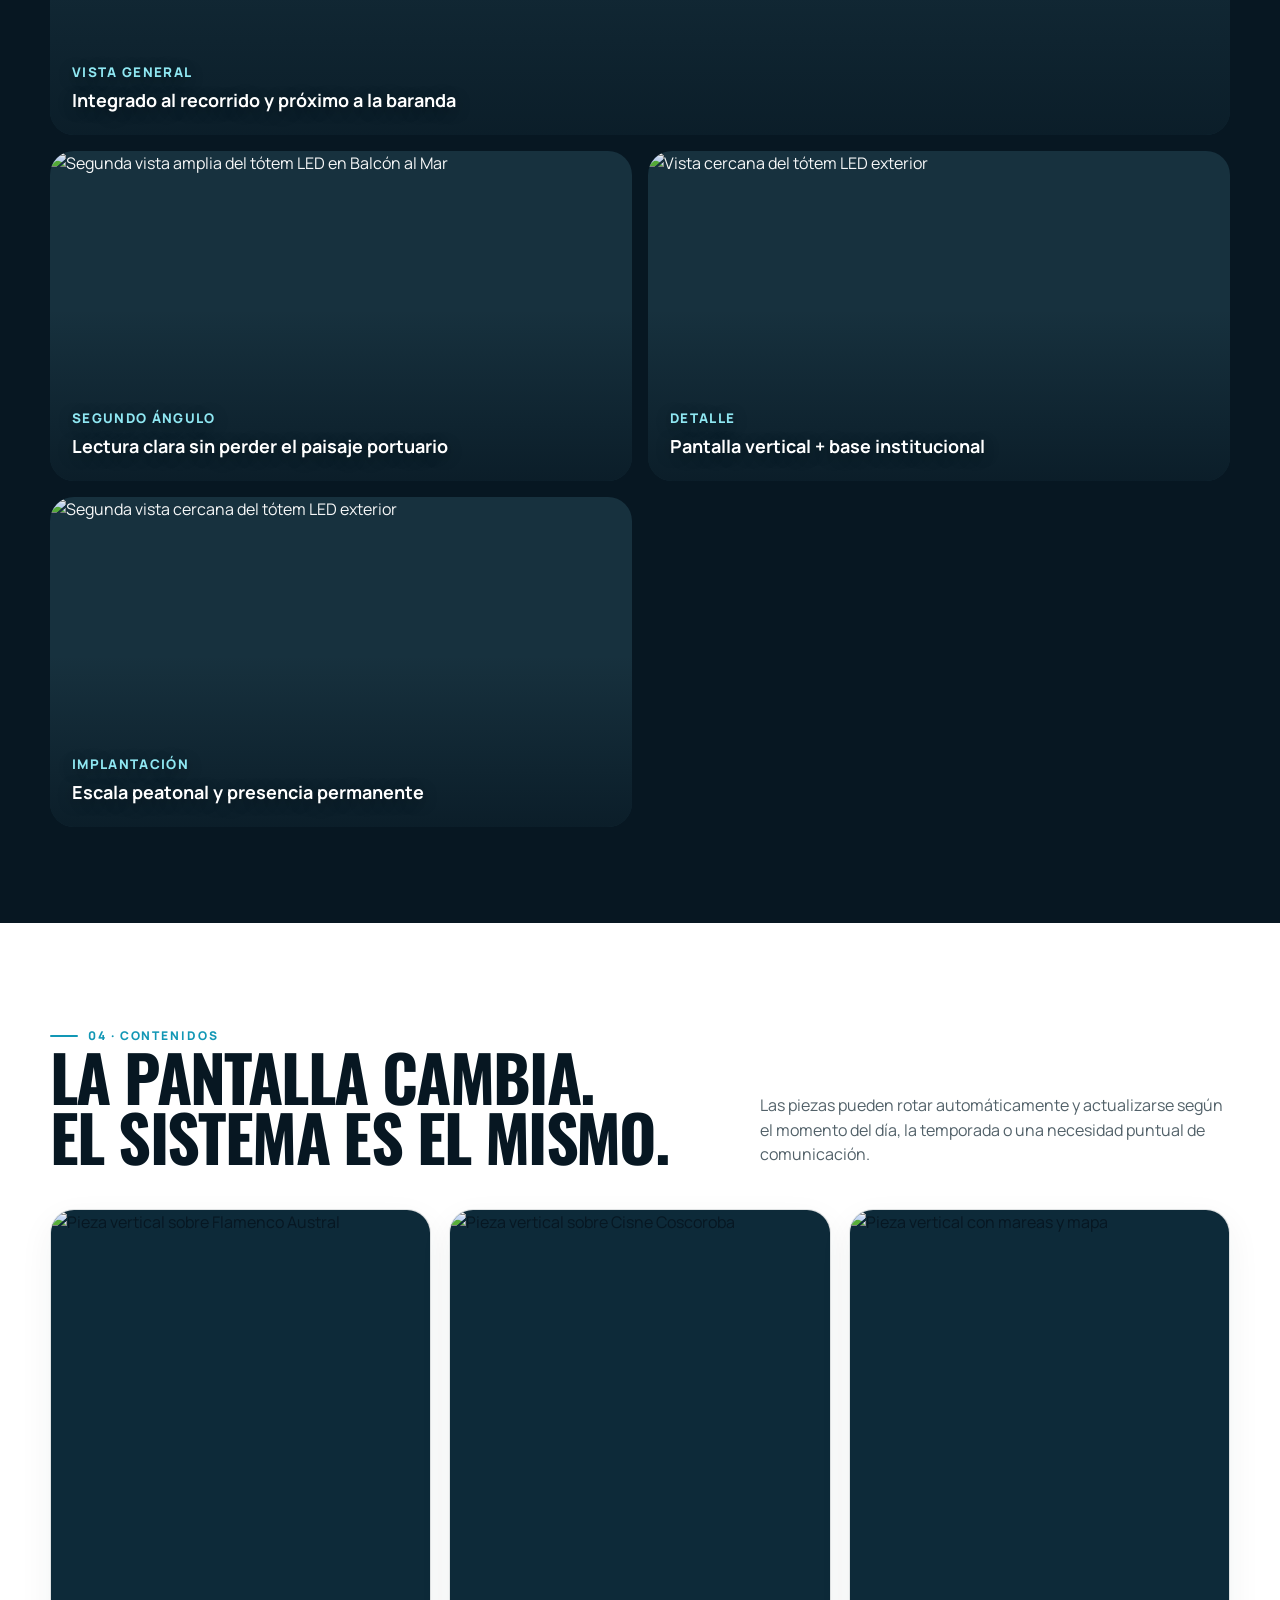
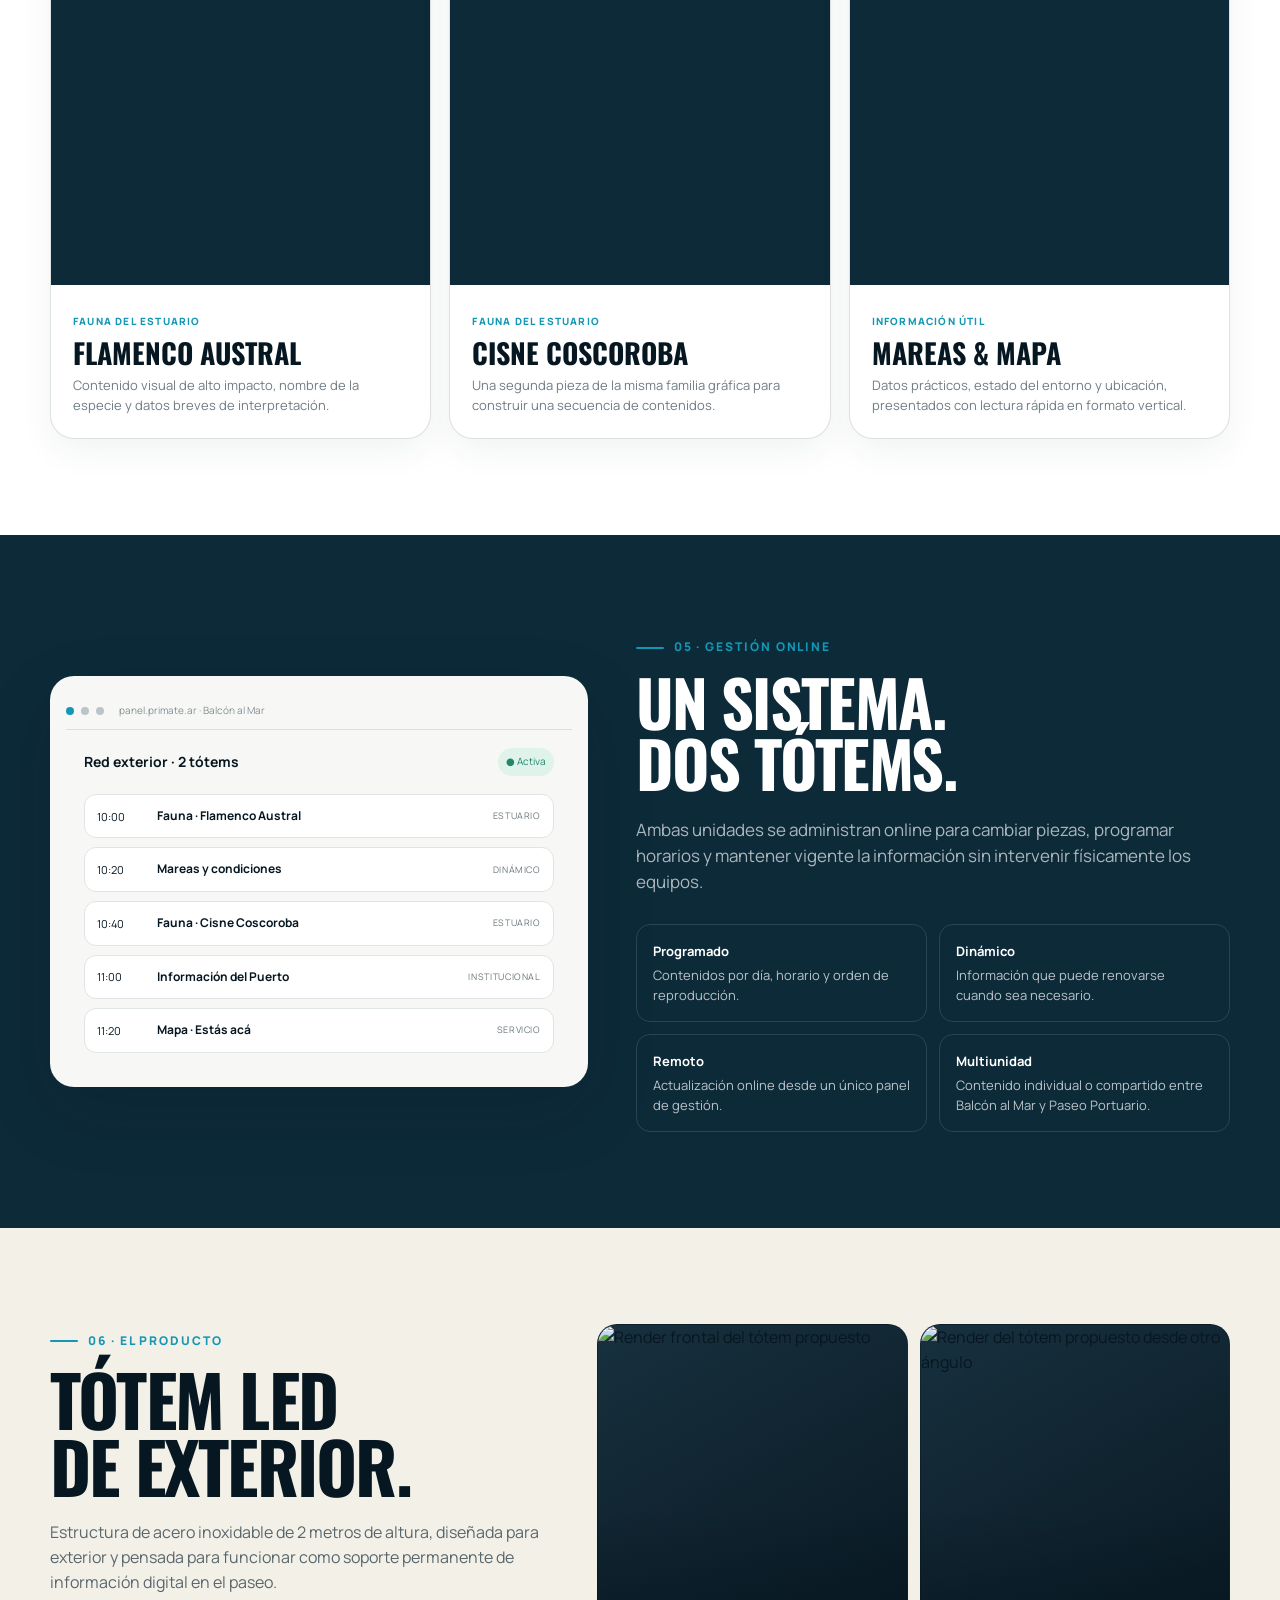
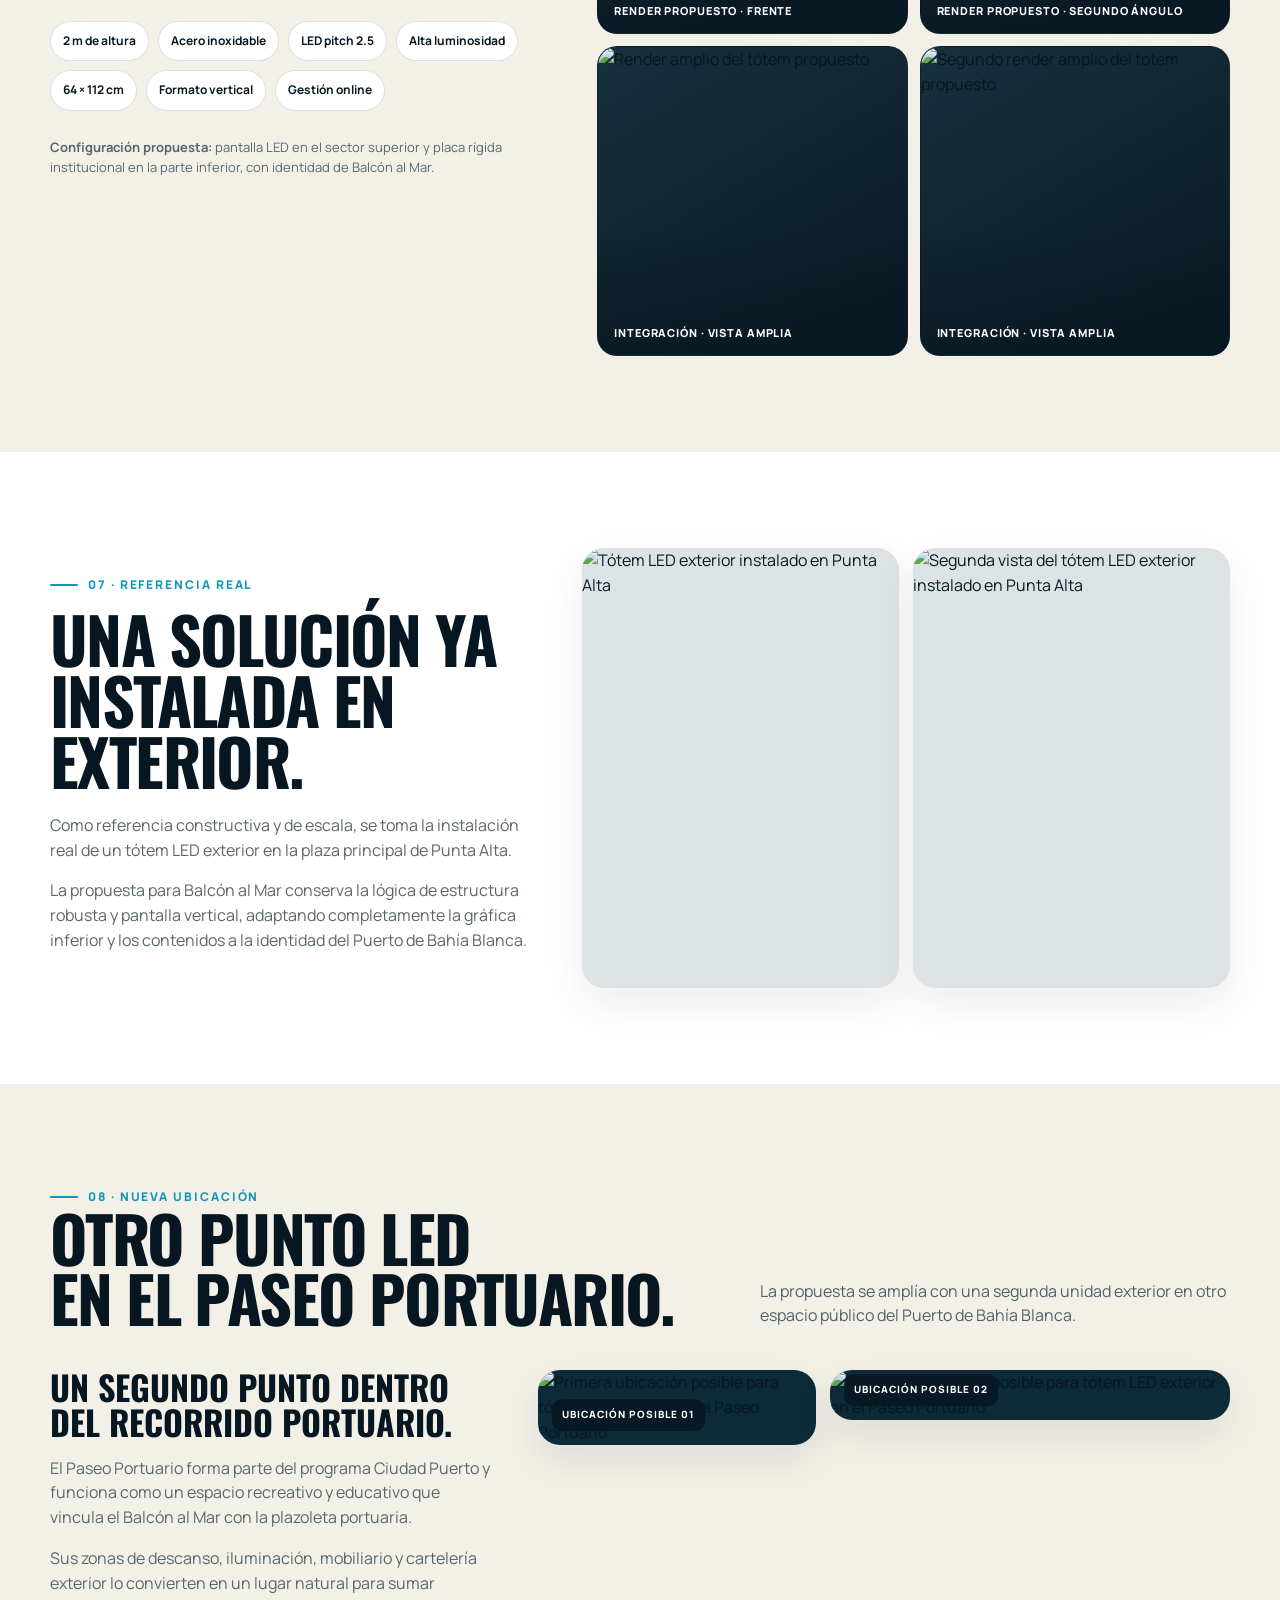
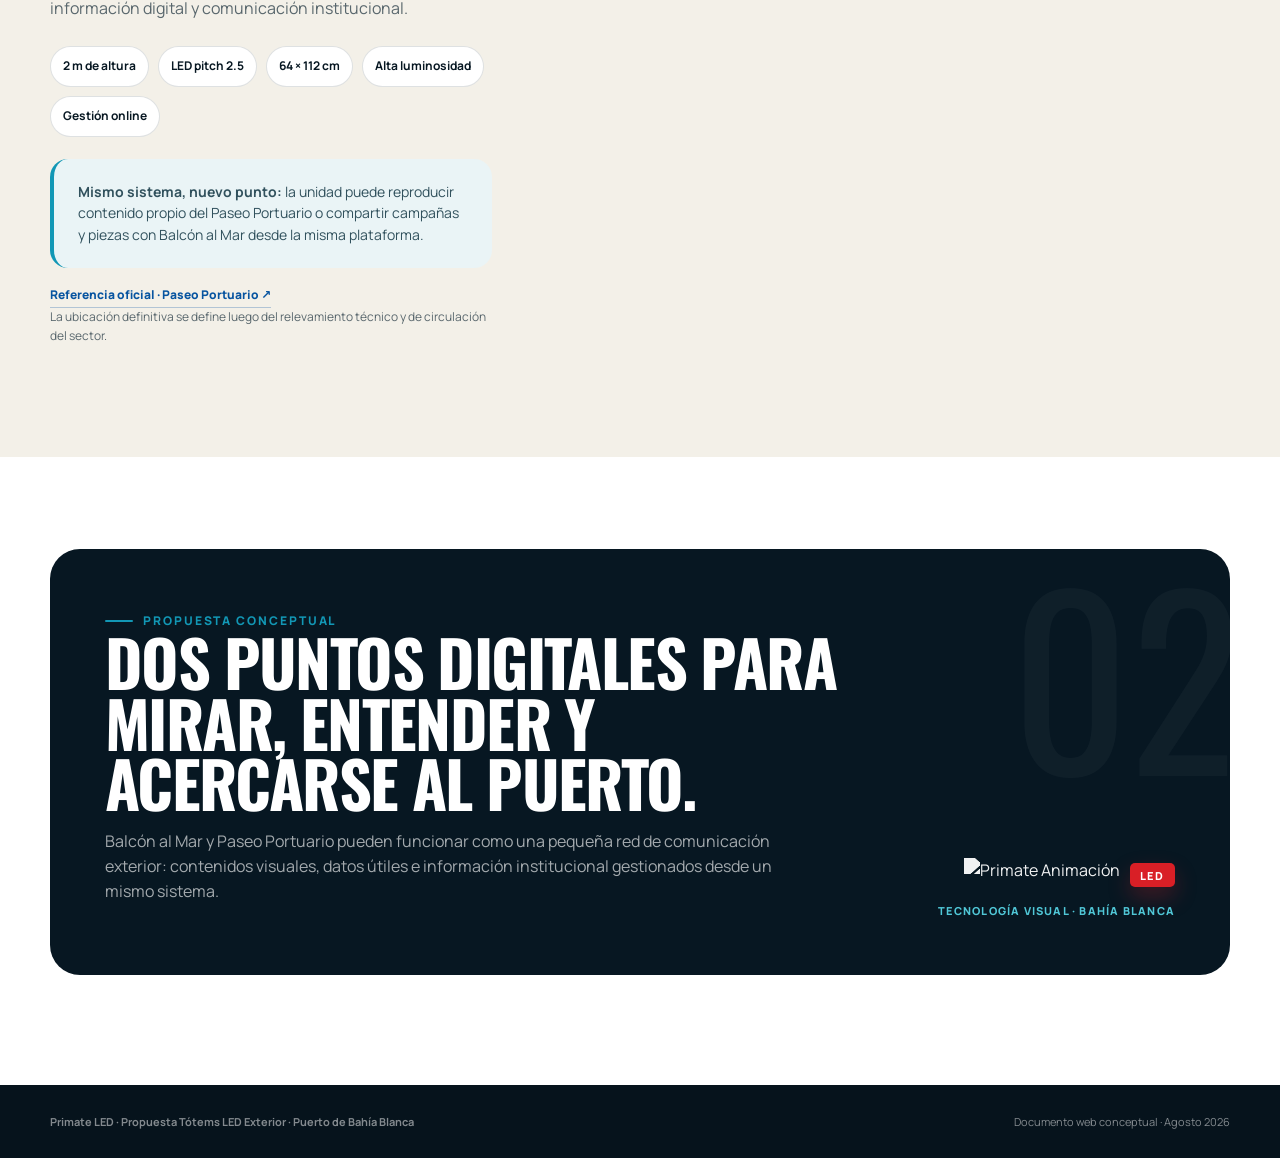
==== commit 495ac38b: "Update index.html" ====
--- a/balconalmar/index.html
+++ b/balconalmar/index.html
@@ -4,8 +4,8 @@
   <meta charset="utf-8"/>
   <meta name="viewport" content="width=device-width, initial-scale=1"/>
   <meta name="theme-color" content="#071722"/>
-  <title>Balcón al Mar · Propuesta Tótem LED Exterior | Primate LED</title>
-  <meta name="description" content="Propuesta conceptual de un tótem LED exterior para Balcón al Mar, Puerto de Bahía Blanca: contenidos dinámicos, información útil y gestión online."/>
+  <title>Puerto de Bahía Blanca · Propuesta Tótems LED Exterior | Primate LED</title>
+  <meta name="description" content="Propuesta conceptual de tótems LED exterior para Balcón al Mar y Paseo Portuario, Puerto de Bahía Blanca: contenidos dinámicos, información útil y gestión online."/>
   <link rel="preconnect" href="https://fonts.googleapis.com"/>
   <link rel="preconnect" href="https://fonts.gstatic.com" crossorigin/>
   <link href="https://fonts.googleapis.com/css2?family=Manrope:wght@400;500;600;700;800&family=Oswald:wght@500;600;700&display=swap" rel="stylesheet"/>
@@ -164,9 +164,22 @@
     .real-photos figure{margin:0;border-radius:22px;overflow:hidden;background:#dde3e4;box-shadow:0 16px 42px rgba(7,23,34,.08)}
     .real-photos img{width:100%;height:440px;object-fit:cover}
 
+
+    .paseo{background:#f3f0e8}
+    .paseo-layout{display:grid;grid-template-columns:.78fr 1.22fr;gap:46px;align-items:start}
+    .paseo-copy h3{font-family:"Oswald";font-size:34px;text-transform:uppercase;line-height:1.02;margin:0 0 16px}
+    .paseo-copy p{color:#59676d;margin:0 0 16px}
+    .paseo-copy .story-quote{margin-top:22px}
+    .source-link{display:inline-flex;align-items:center;gap:8px;margin-top:18px;font-size:12px;font-weight:800;color:var(--port);border-bottom:1px solid rgba(7,84,160,.28);padding-bottom:3px}
+    .location-grid{display:grid;grid-template-columns:.82fr 1.18fr;gap:14px;align-items:start}
+    .location-card{margin:0;border-radius:22px;overflow:hidden;background:#0d2a39;box-shadow:0 16px 42px rgba(7,23,34,.09);position:relative}
+    .location-card img{width:100%;height:auto;display:block}
+    .location-card figcaption{position:absolute;left:14px;bottom:14px;padding:8px 10px;border-radius:10px;background:rgba(7,23,34,.82);backdrop-filter:blur(8px);color:white;font-size:10px;font-weight:800;letter-spacing:.1em;text-transform:uppercase}
+    .paseo-note{margin-top:18px;color:#6b777c;font-size:12px}
+
     .close{background:white;padding:92px 0 110px}
     .close-panel{background:var(--ink);color:white;border-radius:30px;padding:55px;display:grid;grid-template-columns:1fr auto;gap:40px;align-items:end;position:relative;overflow:hidden}
-    .close-panel:after{content:"01";position:absolute;right:-10px;top:-55px;font-family:"Oswald";font-size:230px;color:rgba(255,255,255,.035)}
+    .close-panel:after{content:"02";position:absolute;right:-10px;top:-55px;font-family:"Oswald";font-size:230px;color:rgba(255,255,255,.035)}
     .close-panel h2{font-size:clamp(40px,5vw,70px);max-width:800px;position:relative;z-index:1}
     .close-panel p{color:rgba(255,255,255,.63);max-width:690px;position:relative;z-index:1}
     .signature{position:relative;z-index:2;text-align:right}
@@ -181,19 +194,19 @@
 
     @media(max-width:900px){
       .section{padding:72px 0}.section-head{display:block}.section-head p{margin-top:18px}
-      .hero{min-height:auto}.hero-grid,.story-grid,.platform-grid,.product-grid,.real-grid{grid-template-columns:1fr}.device-stage{min-height:auto;padding-top:30px}
+      .hero{min-height:auto}.hero-grid,.story-grid,.platform-grid,.product-grid,.real-grid,.paseo-layout{grid-template-columns:1fr}.device-stage{min-height:auto;padding-top:30px}
       .concept-grid{grid-template-columns:1fr 1fr}.content-grid{grid-template-columns:1fr 1fr}.mock-grid{grid-template-columns:1fr}.mock-card,.mock-card:first-child{grid-column:auto;min-height:320px}.mock-card:first-child{min-height:390px}.real-photos img{height:360px}.close-panel{grid-template-columns:1fr}.signature{text-align:left}
     }
     @media(max-width:620px){
-      .wrap{width:min(100% - 26px,1180px)}.topbar .wrap{height:62px}.proposal-tag{display:none}.brand img{height:28px}.led-tag{min-width:38px;height:22px;padding:0 9px;font-size:10px}.hero{padding-top:112px}.hero-copy h1{font-size:54px}.hero-copy .lead{font-size:17px}.device-stage{min-height:auto;padding-top:30px}.totem-device{transform:rotateY(-5deg) rotateX(1deg);width:min(326px,82vw);height:calc(min(326px,82vw) * 1.99);margin-right:16px}.totem-base strong{font-size:35px}.hero-stats{display:grid;grid-template-columns:1fr 1fr}.concept-grid,.content-grid,.platform-points{grid-template-columns:1fr}.sector{min-height:180px}.mock-card,.mock-card:first-child{min-height:240px}.mock-card:first-child{min-height:310px}.ref-grid,.real-photos{grid-template-columns:1fr}.real-photos img{height:420px}.close-panel{padding:34px 26px}.signature-brand{justify-content:flex-start}.signature-brand img{height:28px}footer .wrap{display:block}footer span{display:block;margin-top:5px}
+      .wrap{width:min(100% - 26px,1180px)}.topbar .wrap{height:62px}.proposal-tag{display:none}.brand img{height:28px}.led-tag{min-width:38px;height:22px;padding:0 9px;font-size:10px}.hero{padding-top:112px}.hero-copy h1{font-size:54px}.hero-copy .lead{font-size:17px}.device-stage{min-height:auto;padding-top:30px}.totem-device{transform:rotateY(-5deg) rotateX(1deg);width:min(326px,82vw);height:calc(min(326px,82vw) * 1.99);margin-right:16px}.totem-base strong{font-size:35px}.hero-stats{display:grid;grid-template-columns:1fr 1fr}.concept-grid,.content-grid,.platform-points{grid-template-columns:1fr}.sector{min-height:180px}.mock-card,.mock-card:first-child{min-height:240px}.mock-card:first-child{min-height:310px}.ref-grid,.real-photos,.location-grid{grid-template-columns:1fr}.real-photos img{height:420px}.close-panel{padding:34px 26px}.signature-brand{justify-content:flex-start}.signature-brand img{height:28px}footer .wrap{display:block}footer span{display:block;margin-top:5px}
     }
   </style>
 </head>
 <body>
   <header class="topbar">
     <div class="wrap">
-      <div class="brand"><img alt="Primate Animación" src="assets/primate-logo.png"/><span class="led-tag">LED</span></div>
-      <div class="proposal-tag">Propuesta conceptual · Balcón al Mar · Puerto de Bahía Blanca</div>
+      <div class="brand"><img loading="lazy" decoding="async" alt="Primate Animación" src="assets/primate-logo.webp"/><span class="led-tag">LED</span></div>
+      <div class="proposal-tag">Propuesta conceptual · Balcón al Mar + Paseo Portuario · Puerto de Bahía Blanca</div>
     </div>
   </header>
 
@@ -201,11 +214,11 @@
     <section class="hero">
       <div class="wrap hero-grid">
         <div class="hero-copy reveal">
-          <div class="eyebrow">Balcón al Mar</div>
-          <h1 class="display">Un nuevo punto de <em>comunicación LED</em> frente al puerto.</h1>
-          <p class="lead"><strong>Tótem LED exterior</strong> para acercar contenidos del estuario, información útil y comunicación portuaria a quienes recorren el Balcón al Mar.</p>
+          <div class="eyebrow">Puerto de Bahía Blanca</div>
+          <h1 class="display">Dos puntos de <em>comunicación LED</em> en el recorrido portuario.</h1>
+          <p class="lead"><strong>Dos tótems LED exterior</strong> para Balcón al Mar y Paseo Portuario, con contenidos dinámicos, información útil y comunicación portuaria.</p>
           <div class="hero-stats">
-            <div class="stat"><strong>2 m</strong><span>Altura total</span></div>
+            <div class="stat"><strong>2</strong><span>Puntos propuestos</span></div>
             <div class="stat"><strong>P2.5</strong><span>Alta luminosidad</span></div>
             <div class="stat"><strong>64 × 112</strong><span>Pantalla cm</span></div>
             <div class="stat"><strong>Online</strong><span>Gestión remota</span></div>
@@ -217,13 +230,13 @@
           <div class="totem-device">
             <div class="totem-face">
               <div class="totem-screen" id="hero-screen">
-                <img class="on" src="assets/poster-fauna-flamenco.png" alt="Contenido de fauna: Flamenco Austral"/>
-                <img src="assets/poster-fauna-cisne.png" alt="Contenido de fauna: Cisne Coscoroba"/>
-                <img src="assets/poster-mareas-mapa.png" alt="Contenido de mareas y ubicación"/>
+                <img class="on" src="assets/poster-fauna-flamenco.webp" alt="Contenido de fauna: Flamenco Austral"/>
+                <img src="assets/poster-fauna-cisne.webp" alt="Contenido de fauna: Cisne Coscoroba"/>
+                <img src="assets/poster-mareas-mapa.webp" alt="Contenido de mareas y ubicación"/>
                 <div class="screen-dots" id="screen-dots" aria-hidden="true"><i class="on"></i><i></i><i></i></div>
               </div>
               <div class="totem-base">
-                <img class="port-mark" src="assets/puerto-logo-white.png" alt="Puerto Bahía Blanca"/>
+                <img loading="lazy" decoding="async" class="port-mark" src="assets/puerto-logo-white.webp" alt="Puerto Bahía Blanca"/>
                 <strong>Balcón<br/>al Mar</strong>
               </div>
               <div class="totem-foot"></div>
@@ -236,7 +249,7 @@
 
     <section class="section story">
       <div class="wrap story-grid">
-        <div class="story-photo reveal"><img src="assets/balcon-al-mar.webp" alt="Visitantes recorriendo el Balcón al Mar del Puerto de Bahía Blanca"/></div>
+        <div class="story-photo reveal"><img loading="lazy" decoding="async" src="assets/balcon-al-mar.webp" alt="Visitantes recorriendo el Balcón al Mar del Puerto de Bahía Blanca"/></div>
         <div class="story-copy reveal">
           <div class="eyebrow">01 · El lugar</div>
           <h2 class="display">Una vista privilegiada del puerto whitense.</h2>
@@ -250,8 +263,8 @@
     <section class="section concept">
       <div class="wrap">
         <div class="section-head reveal">
-          <div><div class="eyebrow">02 · Concepto</div><h2 class="display">Un tótem.<br/>Tres capas de contenido.</h2></div>
-          <p>El formato vertical permite alternar piezas visuales pensadas para una lectura rápida en exterior y actualizar la información de forma remota.</p>
+          <div><div class="eyebrow">02 · Concepto</div><h2 class="display">Una tecnología.<br/>Tres capas de contenido.</h2></div>
+          <p>El formato vertical permite alternar piezas visuales pensadas para una lectura rápida en exterior y actualizar ambos puntos de forma remota.</p>
         </div>
         <div class="concept-grid">
           <article class="sector reveal"><span class="num">01</span><div><h3>Fauna &amp; estuario</h3><p>Especies del entorno, identificación visual y datos breves para acompañar la visita.</p></div></article>
@@ -268,10 +281,10 @@
           <p>Visualizaciones de la ubicación propuesta junto al paseo, manteniendo escala, perspectiva y lectura del paisaje.</p>
         </div>
         <div class="mock-grid">
-          <article class="mock-card reveal"><img src="assets/render-1-amplio.png" alt="Vista amplia del tótem LED en Balcón al Mar"/><div class="mock-label"><small>Vista general</small><strong>Integrado al recorrido y próximo a la baranda</strong></div></article>
-          <article class="mock-card reveal"><img src="assets/render-2-amplio.png" alt="Segunda vista amplia del tótem LED en Balcón al Mar"/><div class="mock-label"><small>Segundo ángulo</small><strong>Lectura clara sin perder el paisaje portuario</strong></div></article>
-          <article class="mock-card reveal"><img src="assets/render-1-corto.png" alt="Vista cercana del tótem LED exterior"/><div class="mock-label"><small>Detalle</small><strong>Pantalla vertical + base institucional</strong></div></article>
-          <article class="mock-card reveal"><img src="assets/render-2-corto.png" alt="Segunda vista cercana del tótem LED exterior"/><div class="mock-label"><small>Implantación</small><strong>Escala peatonal y presencia permanente</strong></div></article>
+          <article class="mock-card reveal"><img loading="lazy" decoding="async" src="assets/render-1-amplio.webp" alt="Vista amplia del tótem LED en Balcón al Mar"/><div class="mock-label"><small>Vista general</small><strong>Integrado al recorrido y próximo a la baranda</strong></div></article>
+          <article class="mock-card reveal"><img loading="lazy" decoding="async" src="assets/render-2-amplio.webp" alt="Segunda vista amplia del tótem LED en Balcón al Mar"/><div class="mock-label"><small>Segundo ángulo</small><strong>Lectura clara sin perder el paisaje portuario</strong></div></article>
+          <article class="mock-card reveal"><img loading="lazy" decoding="async" src="assets/render-1-corto.webp" alt="Vista cercana del tótem LED exterior"/><div class="mock-label"><small>Detalle</small><strong>Pantalla vertical + base institucional</strong></div></article>
+          <article class="mock-card reveal"><img loading="lazy" decoding="async" src="assets/render-2-corto.webp" alt="Segunda vista cercana del tótem LED exterior"/><div class="mock-label"><small>Implantación</small><strong>Escala peatonal y presencia permanente</strong></div></article>
         </div>
       </div>
     </section>
@@ -283,9 +296,9 @@
           <p>Las piezas pueden rotar automáticamente y actualizarse según el momento del día, la temporada o una necesidad puntual de comunicación.</p>
         </div>
         <div class="content-grid">
-          <article class="content-card reveal"><figure><img src="assets/poster-fauna-flamenco.png" alt="Pieza vertical sobre Flamenco Austral"/></figure><div><small>Fauna del estuario</small><h3>Flamenco Austral</h3><p>Contenido visual de alto impacto, nombre de la especie y datos breves de interpretación.</p></div></article>
-          <article class="content-card reveal"><figure><img src="assets/poster-fauna-cisne.png" alt="Pieza vertical sobre Cisne Coscoroba"/></figure><div><small>Fauna del estuario</small><h3>Cisne Coscoroba</h3><p>Una segunda pieza de la misma familia gráfica para construir una secuencia de contenidos.</p></div></article>
-          <article class="content-card reveal"><figure><img src="assets/poster-mareas-mapa.png" alt="Pieza vertical con mareas y mapa"/></figure><div><small>Información útil</small><h3>Mareas &amp; mapa</h3><p>Datos prácticos, estado del entorno y ubicación, presentados con lectura rápida en formato vertical.</p></div></article>
+          <article class="content-card reveal"><figure><img loading="lazy" decoding="async" src="assets/poster-fauna-flamenco.webp" alt="Pieza vertical sobre Flamenco Austral"/></figure><div><small>Fauna del estuario</small><h3>Flamenco Austral</h3><p>Contenido visual de alto impacto, nombre de la especie y datos breves de interpretación.</p></div></article>
+          <article class="content-card reveal"><figure><img src="assets/poster-fauna-cisne.webp" alt="Pieza vertical sobre Cisne Coscoroba"/></figure><div><small>Fauna del estuario</small><h3>Cisne Coscoroba</h3><p>Una segunda pieza de la misma familia gráfica para construir una secuencia de contenidos.</p></div></article>
+          <article class="content-card reveal"><figure><img src="assets/poster-mareas-mapa.webp" alt="Pieza vertical con mareas y mapa"/></figure><div><small>Información útil</small><h3>Mareas &amp; mapa</h3><p>Datos prácticos, estado del entorno y ubicación, presentados con lectura rápida en formato vertical.</p></div></article>
         </div>
       </div>
     </section>
@@ -295,7 +308,7 @@
         <div class="screen-ui reveal" aria-label="Ejemplo de panel de gestión">
           <div class="browser-bar"><i></i><i></i><i></i><span>panel.primate.ar · Balcón al Mar</span></div>
           <div class="screen-body">
-            <div class="screen-title"><strong>Tótem 01 · Balcón al Mar</strong><span>● Activo</span></div>
+            <div class="screen-title"><strong>Red exterior · 2 tótems</strong><span>● Activa</span></div>
             <div class="playlist">
               <div class="row"><span>10:00</span><b>Fauna · Flamenco Austral</b><em>Estuario</em></div>
               <div class="row"><span>10:20</span><b>Mareas y condiciones</b><em>Dinámico</em></div>
@@ -307,13 +320,13 @@
         </div>
         <div class="platform-copy reveal">
           <div class="eyebrow">05 · Gestión online</div>
-          <h2 class="display">Contenido dinámico.<br/>Actualización remota.</h2>
-          <p>El tótem se administra online para cambiar piezas, programar horarios y mantener vigente la información sin intervenir físicamente la unidad.</p>
+          <h2 class="display">Un sistema.<br/>Dos tótems.</h2>
+          <p>Ambas unidades se administran online para cambiar piezas, programar horarios y mantener vigente la información sin intervenir físicamente los equipos.</p>
           <div class="platform-points">
             <div><strong>Programado</strong>Contenidos por día, horario y orden de reproducción.</div>
             <div><strong>Dinámico</strong>Información que puede renovarse cuando sea necesario.</div>
             <div><strong>Remoto</strong>Actualización online desde un único panel de gestión.</div>
-            <div><strong>Flexible</strong>Fauna, mareas, mapas, campañas o comunicación institucional.</div>
+            <div><strong>Multiunidad</strong>Contenido individual o compartido entre Balcón al Mar y Paseo Portuario.</div>
           </div>
         </div>
       </div>
@@ -331,10 +344,10 @@
           <p style="margin-top:26px;font-size:13px"><strong>Configuración propuesta:</strong> pantalla LED en el sector superior y placa rígida institucional en la parte inferior, con identidad de Balcón al Mar.</p>
         </div>
         <div class="ref-grid reveal">
-          <article class="ref-card"><img src="assets/render-1-corto.png" alt="Render frontal del tótem propuesto"/><span>Render propuesto · frente</span></article>
-          <article class="ref-card"><img src="assets/render-2-corto.png" alt="Render del tótem propuesto desde otro ángulo"/><span>Render propuesto · segundo ángulo</span></article>
-          <article class="ref-card"><img src="assets/render-1-amplio.png" alt="Render amplio del tótem propuesto"/><span>Integración · vista amplia</span></article>
-          <article class="ref-card"><img src="assets/render-2-amplio.png" alt="Segundo render amplio del tótem propuesto"/><span>Integración · vista amplia</span></article>
+          <article class="ref-card"><img loading="lazy" decoding="async" src="assets/render-1-corto.webp" alt="Render frontal del tótem propuesto"/><span>Render propuesto · frente</span></article>
+          <article class="ref-card"><img loading="lazy" decoding="async" src="assets/render-2-corto.webp" alt="Render del tótem propuesto desde otro ángulo"/><span>Render propuesto · segundo ángulo</span></article>
+          <article class="ref-card"><img loading="lazy" decoding="async" src="assets/render-1-amplio.webp" alt="Render amplio del tótem propuesto"/><span>Integración · vista amplia</span></article>
+          <article class="ref-card"><img loading="lazy" decoding="async" src="assets/render-2-amplio.webp" alt="Segundo render amplio del tótem propuesto"/><span>Integración · vista amplia</span></article>
         </div>
       </div>
     </section>
@@ -348,8 +361,35 @@
           <p>La propuesta para Balcón al Mar conserva la lógica de estructura robusta y pantalla vertical, adaptando completamente la gráfica inferior y los contenidos a la identidad del Puerto de Bahía Blanca.</p>
         </div>
         <div class="real-photos reveal">
-          <figure><img src="assets/totem-punta-alta-1.png" alt="Tótem LED exterior instalado en Punta Alta"/></figure>
-          <figure><img src="assets/totem-punta-alta-2.jpeg" alt="Segunda vista del tótem LED exterior instalado en Punta Alta"/></figure>
+          <figure><img loading="lazy" decoding="async" src="assets/totem-punta-alta-1.webp" alt="Tótem LED exterior instalado en Punta Alta"/></figure>
+          <figure><img loading="lazy" decoding="async" src="assets/totem-punta-alta-2.webp" alt="Segunda vista del tótem LED exterior instalado en Punta Alta"/></figure>
+        </div>
+      </div>
+    </section>
+
+
+    <section class="section paseo" id="paseo-portuario">
+      <div class="wrap">
+        <div class="section-head reveal">
+          <div><div class="eyebrow">08 · Nueva ubicación</div><h2 class="display">Otro punto LED<br/>en el Paseo Portuario.</h2></div>
+          <p>La propuesta se amplía con una segunda unidad exterior en otro espacio público del Puerto de Bahía Blanca.</p>
+        </div>
+        <div class="paseo-layout">
+          <div class="paseo-copy reveal">
+            <h3>Un segundo punto dentro del recorrido portuario.</h3>
+            <p>El Paseo Portuario forma parte del programa Ciudad Puerto y funciona como un espacio recreativo y educativo que vincula el Balcón al Mar con la plazoleta portuaria.</p>
+            <p>Sus zonas de descanso, iluminación, mobiliario y cartelería exterior lo convierten en un lugar natural para sumar información digital y comunicación institucional.</p>
+            <div class="specs">
+              <span>2 m de altura</span><span>LED pitch 2.5</span><span>64 × 112 cm</span><span>Alta luminosidad</span><span>Gestión online</span>
+            </div>
+            <div class="story-quote"><strong>Mismo sistema, nuevo punto:</strong> la unidad puede reproducir contenido propio del Paseo Portuario o compartir campañas y piezas con Balcón al Mar desde la misma plataforma.</div>
+            <a class="source-link" href="https://puertobahiablanca.com/novedades/paseo-y-libro-portuario.html" target="_blank" rel="noopener noreferrer">Referencia oficial · Paseo Portuario ↗</a>
+            <p class="paseo-note">La ubicación definitiva se define luego del relevamiento técnico y de circulación del sector.</p>
+          </div>
+          <div class="location-grid reveal">
+            <figure class="location-card"><img loading="lazy" decoding="async" src="assets/paseo-portuario-ubicacion-1.webp" alt="Primera ubicación posible para tótem LED exterior en el Paseo Portuario"/><figcaption>Ubicación posible 01</figcaption></figure>
+            <figure class="location-card"><img loading="lazy" decoding="async" src="assets/paseo-portuario-ubicacion-2.webp" alt="Segunda ubicación posible para tótem LED exterior en el Paseo Portuario"/><figcaption>Ubicación posible 02</figcaption></figure>
+          </div>
         </div>
       </div>
     </section>
@@ -359,16 +399,16 @@
         <div class="close-panel reveal">
           <div>
             <div class="eyebrow">Propuesta conceptual</div>
-            <h2 class="display">Un punto digital para mirar, entender y acercarse al puerto.</h2>
-            <p>El tótem suma una capa de información al Balcón al Mar: contenidos visuales, datos útiles y comunicación institucional, en un soporte exterior integrado al paseo.</p>
-          </div>
-          <div class="signature"><div class="signature-brand"><img alt="Primate Animación" src="assets/primate-logo.png"/><span class="led-tag">LED</span></div><p>Tecnología visual · Bahía Blanca</p></div>
+            <h2 class="display">Dos puntos digitales para mirar, entender y acercarse al puerto.</h2>
+            <p>Balcón al Mar y Paseo Portuario pueden funcionar como una pequeña red de comunicación exterior: contenidos visuales, datos útiles e información institucional gestionados desde un mismo sistema.</p>
+          </div>
+          <div class="signature"><div class="signature-brand"><img loading="lazy" decoding="async" alt="Primate Animación" src="assets/primate-logo.webp"/><span class="led-tag">LED</span></div><p>Tecnología visual · Bahía Blanca</p></div>
         </div>
       </div>
     </section>
   </main>
 
-  <footer><div class="wrap"><strong>Primate LED · Propuesta Balcón al Mar</strong><span>Documento web conceptual · Agosto 2026</span></div></footer>
+  <footer><div class="wrap"><strong>Primate LED · Propuesta Tótems LED Exterior · Puerto de Bahía Blanca</strong><span>Documento web conceptual · Agosto 2026</span></div></footer>
 
   <script>
     const heroSlides = [...document.querySelectorAll('#hero-screen > img')];
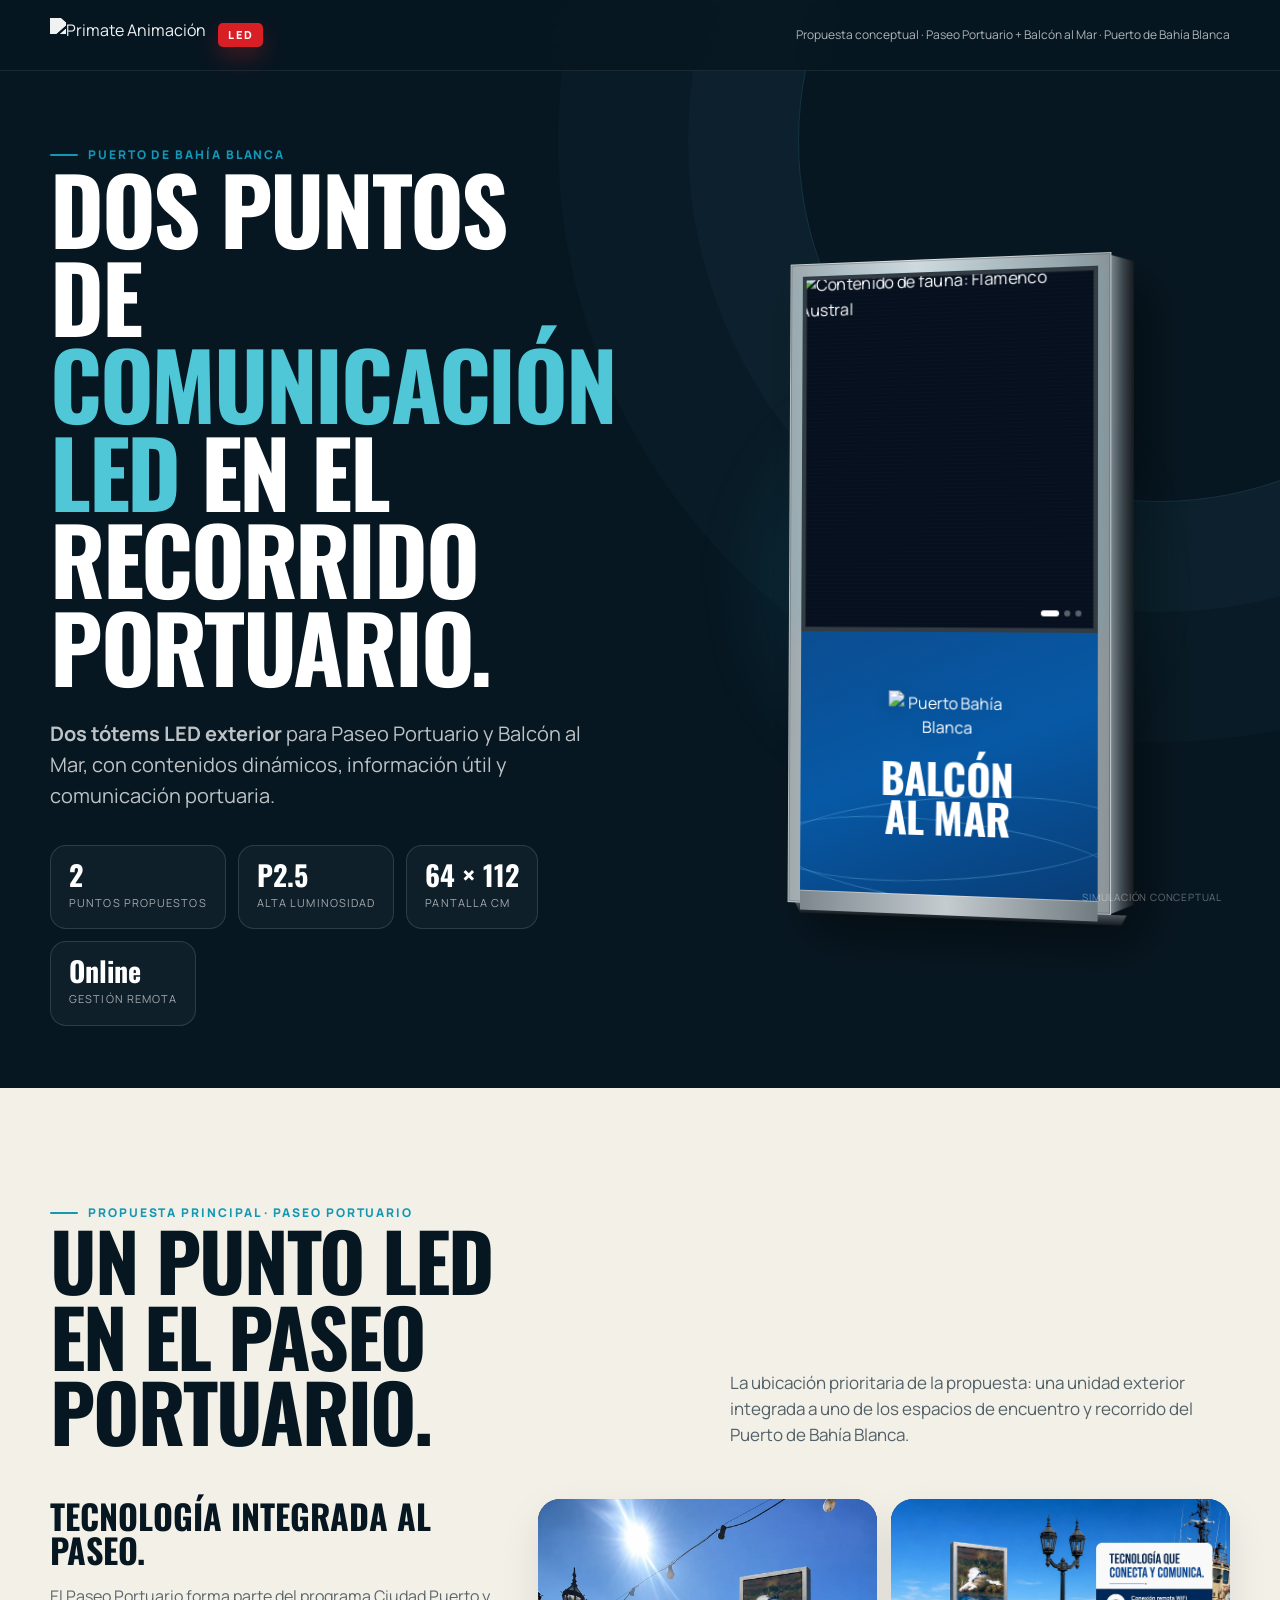
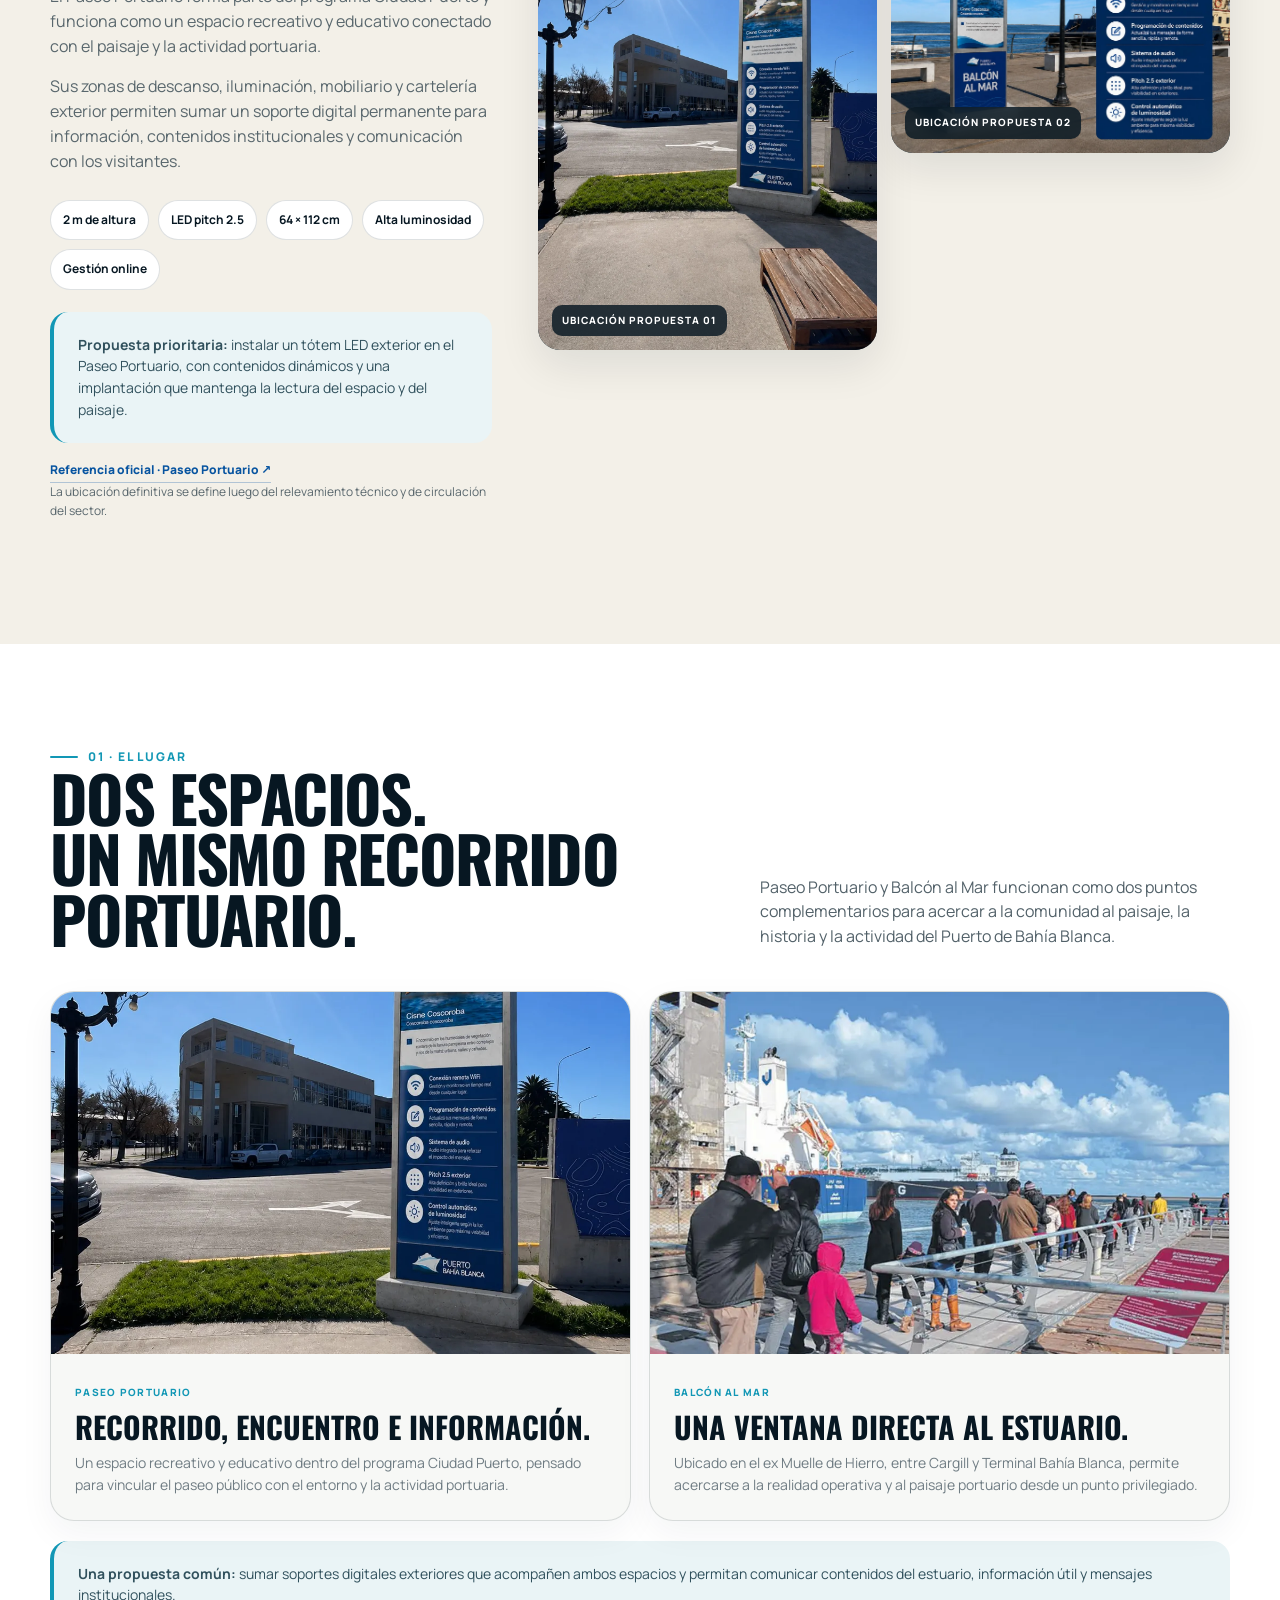
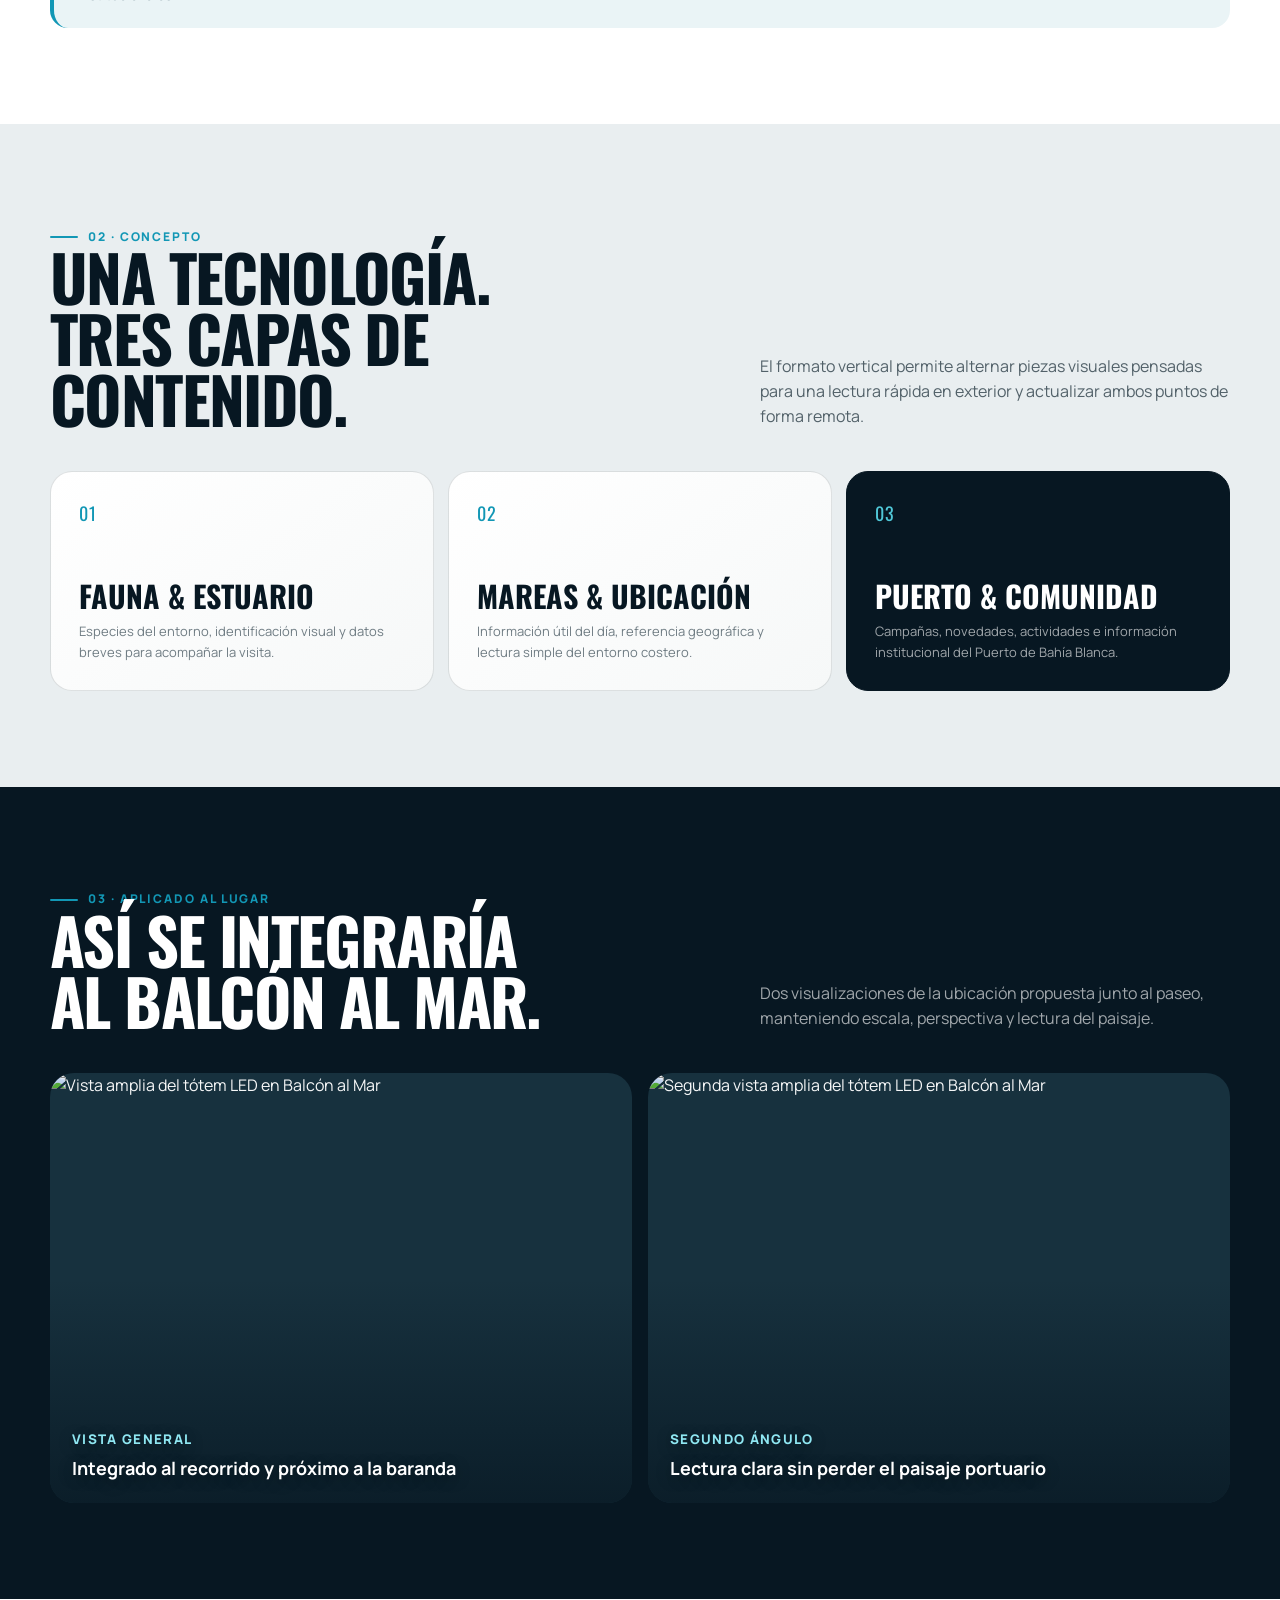
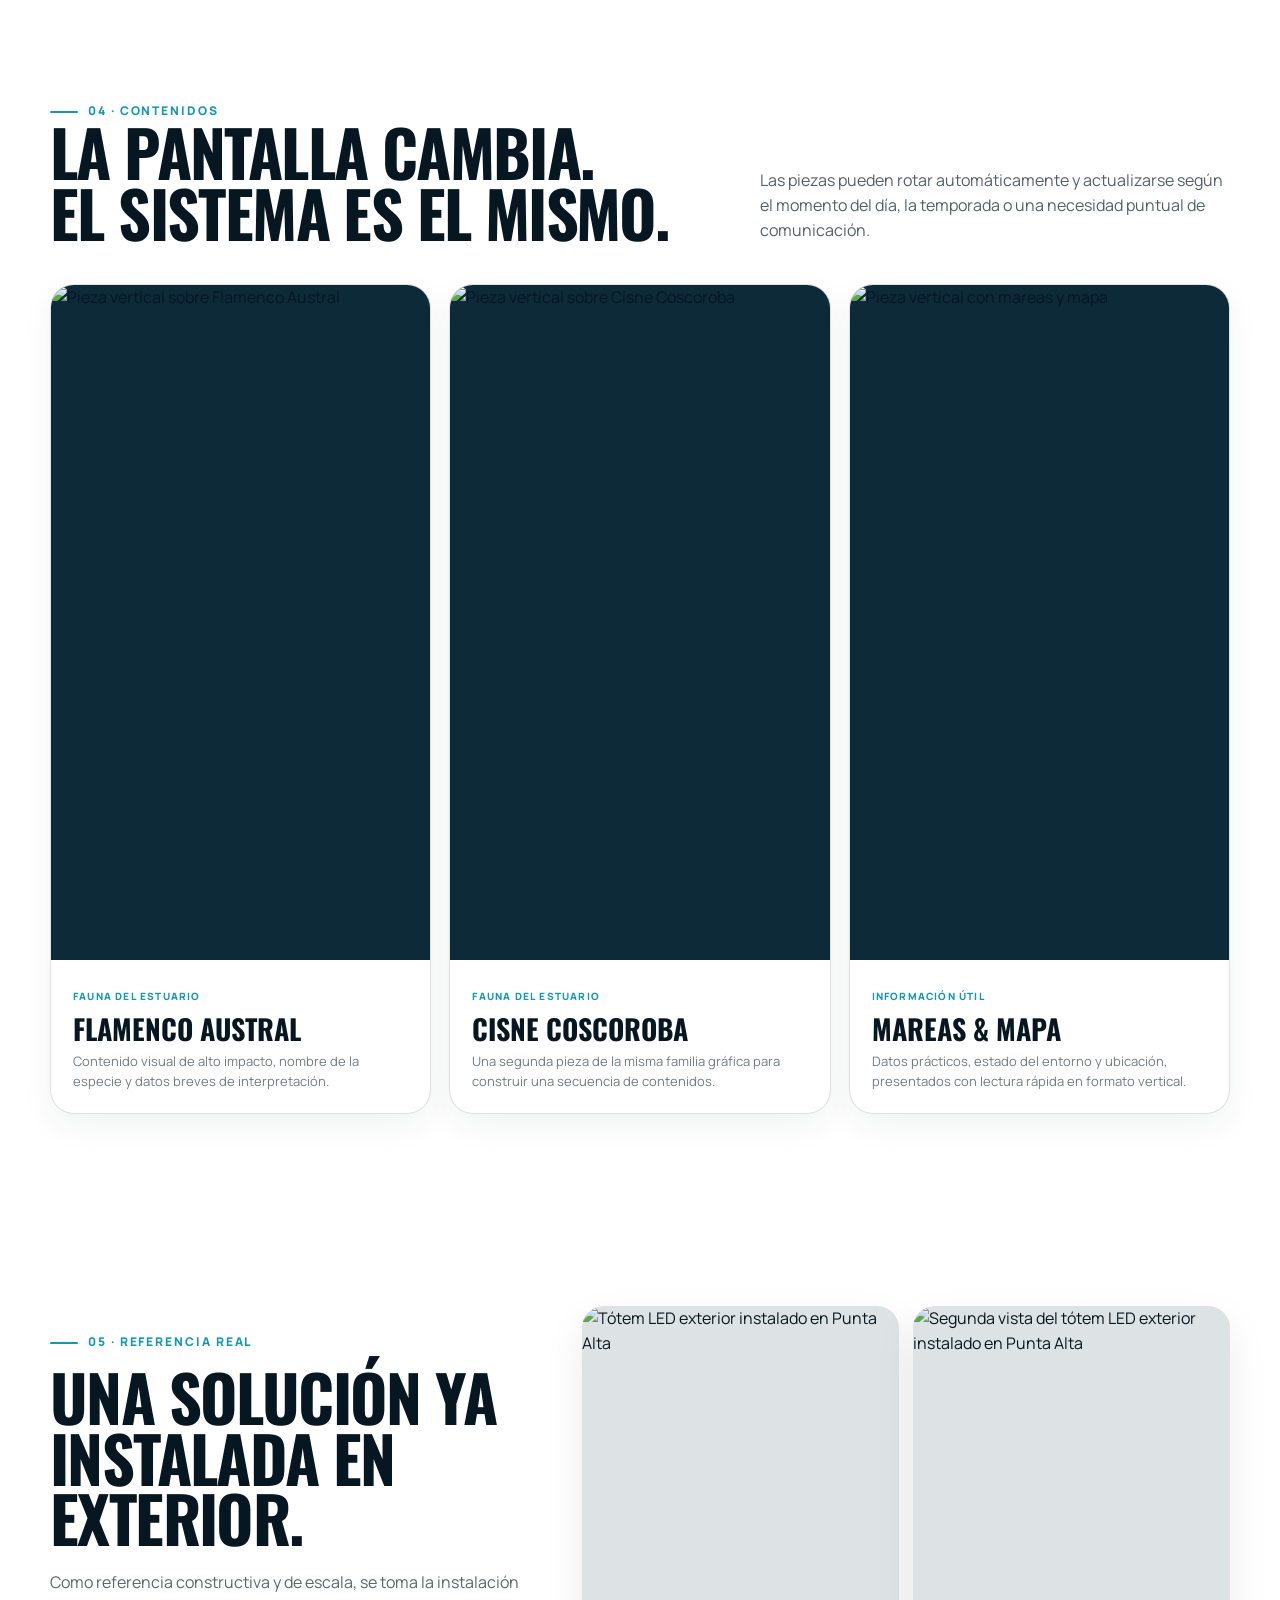
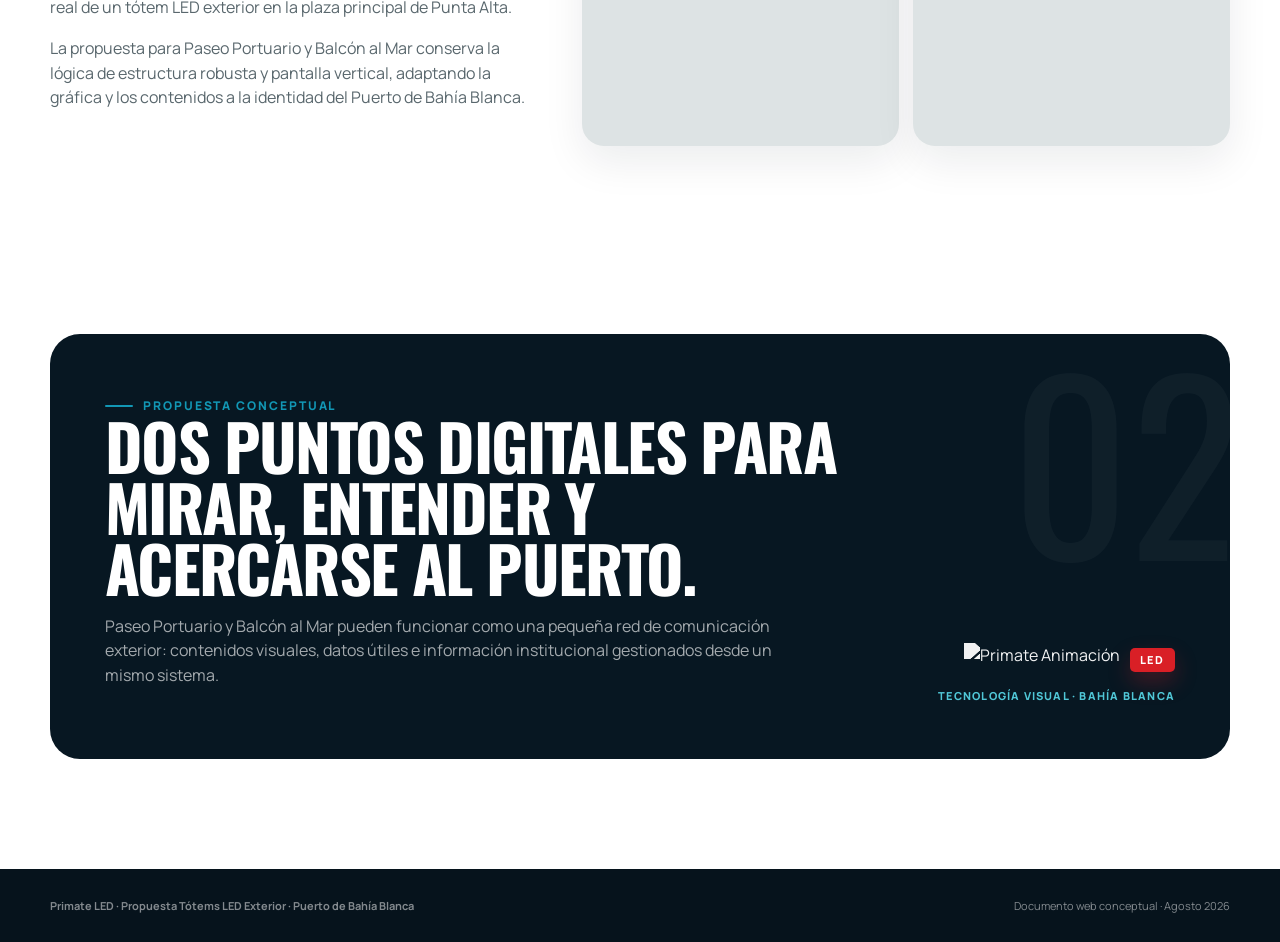
==== commit 222faf05: "Update index.html" ====
--- a/balconalmar/index.html
+++ b/balconalmar/index.html
@@ -177,6 +177,27 @@
     .location-card figcaption{position:absolute;left:14px;bottom:14px;padding:8px 10px;border-radius:10px;background:rgba(7,23,34,.82);backdrop-filter:blur(8px);color:white;font-size:10px;font-weight:800;letter-spacing:.1em;text-transform:uppercase}
     .paseo-note{margin-top:18px;color:#6b777c;font-size:12px}
 
+    /* Paseo Portuario: ubicación principal de la propuesta */
+    .paseo-primary{padding-top:108px;padding-bottom:108px}
+    .paseo-primary .section-head{margin-bottom:50px}
+    .paseo-primary .section-head h2{font-size:clamp(50px,6.2vw,86px);max-width:880px}
+    .paseo-primary .section-head p{font-size:17px;max-width:500px}
+    .paseo-primary .location-grid{grid-template-columns:1fr 1fr}
+
+    .place-grid{display:grid;grid-template-columns:1fr 1fr;gap:18px}
+    .place-card{overflow:hidden;border-radius:24px;background:#f7f8f6;border:1px solid var(--line);box-shadow:0 12px 34px rgba(16,44,58,.05)}
+    .place-photo{aspect-ratio:16/10;overflow:hidden;background:#dce4e7}
+    .place-photo img{width:100%;height:100%;object-fit:cover;transition:transform .45s ease}
+    .place-card:hover .place-photo img{transform:scale(1.018)}
+    .place-body{padding:24px}
+    .place-body small{font-size:10px;text-transform:uppercase;letter-spacing:.13em;color:var(--blue);font-weight:800}
+    .place-body h3{font-family:"Oswald";font-size:30px;text-transform:uppercase;line-height:1.02;margin:9px 0 10px}
+    .place-body p{font-size:14px;color:var(--muted);margin:0}
+    .story>.wrap>.story-quote{margin-top:20px}
+
+    .mock-grid.two-only .mock-card,
+    .mock-grid.two-only .mock-card:first-child{grid-column:span 6;min-height:430px}
+
     .close{background:white;padding:92px 0 110px}
     .close-panel{background:var(--ink);color:white;border-radius:30px;padding:55px;display:grid;grid-template-columns:1fr auto;gap:40px;align-items:end;position:relative;overflow:hidden}
     .close-panel:after{content:"02";position:absolute;right:-10px;top:-55px;font-family:"Oswald";font-size:230px;color:rgba(255,255,255,.035)}
@@ -195,10 +216,10 @@
     @media(max-width:900px){
       .section{padding:72px 0}.section-head{display:block}.section-head p{margin-top:18px}
       .hero{min-height:auto}.hero-grid,.story-grid,.platform-grid,.product-grid,.real-grid,.paseo-layout{grid-template-columns:1fr}.device-stage{min-height:auto;padding-top:30px}
-      .concept-grid{grid-template-columns:1fr 1fr}.content-grid{grid-template-columns:1fr 1fr}.mock-grid{grid-template-columns:1fr}.mock-card,.mock-card:first-child{grid-column:auto;min-height:320px}.mock-card:first-child{min-height:390px}.real-photos img{height:360px}.close-panel{grid-template-columns:1fr}.signature{text-align:left}
+      .concept-grid{grid-template-columns:1fr 1fr}.content-grid{grid-template-columns:1fr 1fr}.place-grid{grid-template-columns:1fr}.mock-grid{grid-template-columns:1fr}.mock-card,.mock-card:first-child,.mock-grid.two-only .mock-card,.mock-grid.two-only .mock-card:first-child{grid-column:auto;min-height:320px}.real-photos img{height:360px}.close-panel{grid-template-columns:1fr}.signature{text-align:left}
     }
     @media(max-width:620px){
-      .wrap{width:min(100% - 26px,1180px)}.topbar .wrap{height:62px}.proposal-tag{display:none}.brand img{height:28px}.led-tag{min-width:38px;height:22px;padding:0 9px;font-size:10px}.hero{padding-top:112px}.hero-copy h1{font-size:54px}.hero-copy .lead{font-size:17px}.device-stage{min-height:auto;padding-top:30px}.totem-device{transform:rotateY(-5deg) rotateX(1deg);width:min(326px,82vw);height:calc(min(326px,82vw) * 1.99);margin-right:16px}.totem-base strong{font-size:35px}.hero-stats{display:grid;grid-template-columns:1fr 1fr}.concept-grid,.content-grid,.platform-points{grid-template-columns:1fr}.sector{min-height:180px}.mock-card,.mock-card:first-child{min-height:240px}.mock-card:first-child{min-height:310px}.ref-grid,.real-photos,.location-grid{grid-template-columns:1fr}.real-photos img{height:420px}.close-panel{padding:34px 26px}.signature-brand{justify-content:flex-start}.signature-brand img{height:28px}footer .wrap{display:block}footer span{display:block;margin-top:5px}
+      .wrap{width:min(100% - 26px,1180px)}.topbar .wrap{height:62px}.proposal-tag{display:none}.brand img{height:28px}.led-tag{min-width:38px;height:22px;padding:0 9px;font-size:10px}.hero{padding-top:112px}.hero-copy h1{font-size:54px}.hero-copy .lead{font-size:17px}.device-stage{min-height:auto;padding-top:30px}.totem-device{transform:rotateY(-5deg) rotateX(1deg);width:min(326px,82vw);height:calc(min(326px,82vw) * 1.99);margin-right:16px}.totem-base strong{font-size:35px}.hero-stats{display:grid;grid-template-columns:1fr 1fr}.concept-grid,.content-grid,.place-grid{grid-template-columns:1fr}.sector{min-height:180px}.mock-card,.mock-card:first-child,.mock-grid.two-only .mock-card,.mock-grid.two-only .mock-card:first-child{min-height:240px}.ref-grid,.real-photos,.location-grid{grid-template-columns:1fr}.real-photos img{height:420px}.close-panel{padding:34px 26px}.signature-brand{justify-content:flex-start}.signature-brand img{height:28px}footer .wrap{display:block}footer span{display:block;margin-top:5px}
     }
   </style>
 </head>
@@ -206,7 +227,7 @@
   <header class="topbar">
     <div class="wrap">
       <div class="brand"><img loading="lazy" decoding="async" alt="Primate Animación" src="assets/primate-logo.webp"/><span class="led-tag">LED</span></div>
-      <div class="proposal-tag">Propuesta conceptual · Balcón al Mar + Paseo Portuario · Puerto de Bahía Blanca</div>
+      <div class="proposal-tag">Propuesta conceptual · Paseo Portuario + Balcón al Mar · Puerto de Bahía Blanca</div>
     </div>
   </header>
 
@@ -216,7 +237,7 @@
         <div class="hero-copy reveal">
           <div class="eyebrow">Puerto de Bahía Blanca</div>
           <h1 class="display">Dos puntos de <em>comunicación LED</em> en el recorrido portuario.</h1>
-          <p class="lead"><strong>Dos tótems LED exterior</strong> para Balcón al Mar y Paseo Portuario, con contenidos dinámicos, información útil y comunicación portuaria.</p>
+          <p class="lead"><strong>Dos tótems LED exterior</strong> para Paseo Portuario y Balcón al Mar, con contenidos dinámicos, información útil y comunicación portuaria.</p>
           <div class="hero-stats">
             <div class="stat"><strong>2</strong><span>Puntos propuestos</span></div>
             <div class="stat"><strong>P2.5</strong><span>Alta luminosidad</span></div>
@@ -247,18 +268,66 @@
       </div>
     </section>
 
+    <section class="section paseo paseo-primary" id="paseo-portuario">
+      <div class="wrap">
+        <div class="section-head reveal">
+          <div>
+            <div class="eyebrow">Propuesta principal · Paseo Portuario</div>
+            <h2 class="display">Un punto LED<br/>en el Paseo Portuario.</h2>
+          </div>
+          <p>La ubicación prioritaria de la propuesta: una unidad exterior integrada a uno de los espacios de encuentro y recorrido del Puerto de Bahía Blanca.</p>
+        </div>
+        <div class="paseo-layout">
+          <div class="paseo-copy reveal">
+            <h3>Tecnología integrada al paseo.</h3>
+            <p>El Paseo Portuario forma parte del programa Ciudad Puerto y funciona como un espacio recreativo y educativo conectado con el paisaje y la actividad portuaria.</p>
+            <p>Sus zonas de descanso, iluminación, mobiliario y cartelería exterior permiten sumar un soporte digital permanente para información, contenidos institucionales y comunicación con los visitantes.</p>
+            <div class="specs">
+              <span>2 m de altura</span><span>LED pitch 2.5</span><span>64 × 112 cm</span><span>Alta luminosidad</span><span>Gestión online</span>
+            </div>
+            <div class="story-quote"><strong>Propuesta prioritaria:</strong> instalar un tótem LED exterior en el Paseo Portuario, con contenidos dinámicos y una implantación que mantenga la lectura del espacio y del paisaje.</div>
+            <a class="source-link" href="https://puertobahiablanca.com/novedades/paseo-y-libro-portuario.html" target="_blank" rel="noopener noreferrer">Referencia oficial · Paseo Portuario ↗</a>
+            <p class="paseo-note">La ubicación definitiva se define luego del relevamiento técnico y de circulación del sector.</p>
+          </div>
+          <div class="location-grid reveal">
+            <figure class="location-card"><img loading="lazy" decoding="async" src="assets/paseo-portuario-ubicacion-1.webp" alt="Primera ubicación posible para tótem LED exterior en el Paseo Portuario"/><figcaption>Ubicación propuesta 01</figcaption></figure>
+            <figure class="location-card"><img loading="lazy" decoding="async" src="assets/paseo-portuario-ubicacion-2.webp" alt="Segunda ubicación posible para tótem LED exterior en el Paseo Portuario"/><figcaption>Ubicación propuesta 02</figcaption></figure>
+          </div>
+        </div>
+      </div>
+    </section>
+
     <section class="section story">
-      <div class="wrap story-grid">
-        <div class="story-photo reveal"><img loading="lazy" decoding="async" src="assets/balcon-al-mar.webp" alt="Visitantes recorriendo el Balcón al Mar del Puerto de Bahía Blanca"/></div>
-        <div class="story-copy reveal">
-          <div class="eyebrow">01 · El lugar</div>
-          <h2 class="display">Una vista privilegiada del puerto whitense.</h2>
-          <p>Ubicado en el ex Muelle de Hierro, entre las plantas de Cargill y Terminal Bahía Blanca, el Balcón al Mar facilita el contacto y el acercamiento de los vecinos con la realidad operativa y el paisaje portuario.</p>
-          <p>Es un punto de encuentro con el estuario y, al mismo tiempo, una ventana directa a la actividad de una estación marítima emblemática para la historia de la ciudad.</p>
-          <div class="story-quote"><strong>La propuesta:</strong> sumar un soporte digital permanente que acompañe el recorrido sin competir con el paisaje, ampliando la información disponible en el lugar.</div>
-        </div>
-      </div>
-    </section>
+      <div class="wrap">
+        <div class="section-head reveal">
+          <div>
+            <div class="eyebrow">01 · El lugar</div>
+            <h2 class="display">Dos espacios.<br/>Un mismo recorrido portuario.</h2>
+          </div>
+          <p>Paseo Portuario y Balcón al Mar funcionan como dos puntos complementarios para acercar a la comunidad al paisaje, la historia y la actividad del Puerto de Bahía Blanca.</p>
+        </div>
+        <div class="place-grid">
+          <article class="place-card reveal">
+            <div class="place-photo"><img loading="lazy" decoding="async" src="assets/paseo-portuario-ubicacion-1.webp" alt="Paseo Portuario del Puerto de Bahía Blanca"/></div>
+            <div class="place-body">
+              <small>Paseo Portuario</small>
+              <h3>Recorrido, encuentro e información.</h3>
+              <p>Un espacio recreativo y educativo dentro del programa Ciudad Puerto, pensado para vincular el paseo público con el entorno y la actividad portuaria.</p>
+            </div>
+          </article>
+          <article class="place-card reveal">
+            <div class="place-photo"><img loading="lazy" decoding="async" src="assets/balcon-al-mar.webp" alt="Visitantes recorriendo el Balcón al Mar del Puerto de Bahía Blanca"/></div>
+            <div class="place-body">
+              <small>Balcón al Mar</small>
+              <h3>Una ventana directa al estuario.</h3>
+              <p>Ubicado en el ex Muelle de Hierro, entre Cargill y Terminal Bahía Blanca, permite acercarse a la realidad operativa y al paisaje portuario desde un punto privilegiado.</p>
+            </div>
+          </article>
+        </div>
+        <div class="story-quote reveal"><strong>Una propuesta común:</strong> sumar soportes digitales exteriores que acompañen ambos espacios y permitan comunicar contenidos del estuario, información útil y mensajes institucionales.</div>
+      </div>
+    </section>
+
 
     <section class="section concept">
       <div class="wrap">
@@ -278,16 +347,15 @@
       <div class="wrap">
         <div class="section-head reveal">
           <div><div class="eyebrow">03 · Aplicado al lugar</div><h2 class="display">Así se integraría<br/>al Balcón al Mar.</h2></div>
-          <p>Visualizaciones de la ubicación propuesta junto al paseo, manteniendo escala, perspectiva y lectura del paisaje.</p>
-        </div>
-        <div class="mock-grid">
+          <p>Dos visualizaciones de la ubicación propuesta junto al paseo, manteniendo escala, perspectiva y lectura del paisaje.</p>
+        </div>
+        <div class="mock-grid two-only">
           <article class="mock-card reveal"><img loading="lazy" decoding="async" src="assets/render-1-amplio.webp" alt="Vista amplia del tótem LED en Balcón al Mar"/><div class="mock-label"><small>Vista general</small><strong>Integrado al recorrido y próximo a la baranda</strong></div></article>
           <article class="mock-card reveal"><img loading="lazy" decoding="async" src="assets/render-2-amplio.webp" alt="Segunda vista amplia del tótem LED en Balcón al Mar"/><div class="mock-label"><small>Segundo ángulo</small><strong>Lectura clara sin perder el paisaje portuario</strong></div></article>
-          <article class="mock-card reveal"><img loading="lazy" decoding="async" src="assets/render-1-corto.webp" alt="Vista cercana del tótem LED exterior"/><div class="mock-label"><small>Detalle</small><strong>Pantalla vertical + base institucional</strong></div></article>
-          <article class="mock-card reveal"><img loading="lazy" decoding="async" src="assets/render-2-corto.webp" alt="Segunda vista cercana del tótem LED exterior"/><div class="mock-label"><small>Implantación</small><strong>Escala peatonal y presencia permanente</strong></div></article>
-        </div>
-      </div>
-    </section>
+        </div>
+      </div>
+    </section>
+
 
     <section class="section content">
       <div class="wrap">
@@ -303,93 +371,17 @@
       </div>
     </section>
 
-    <section class="section platform">
-      <div class="wrap platform-grid">
-        <div class="screen-ui reveal" aria-label="Ejemplo de panel de gestión">
-          <div class="browser-bar"><i></i><i></i><i></i><span>panel.primate.ar · Balcón al Mar</span></div>
-          <div class="screen-body">
-            <div class="screen-title"><strong>Red exterior · 2 tótems</strong><span>● Activa</span></div>
-            <div class="playlist">
-              <div class="row"><span>10:00</span><b>Fauna · Flamenco Austral</b><em>Estuario</em></div>
-              <div class="row"><span>10:20</span><b>Mareas y condiciones</b><em>Dinámico</em></div>
-              <div class="row"><span>10:40</span><b>Fauna · Cisne Coscoroba</b><em>Estuario</em></div>
-              <div class="row"><span>11:00</span><b>Información del Puerto</b><em>Institucional</em></div>
-              <div class="row"><span>11:20</span><b>Mapa · Estás acá</b><em>Servicio</em></div>
-            </div>
-          </div>
-        </div>
-        <div class="platform-copy reveal">
-          <div class="eyebrow">05 · Gestión online</div>
-          <h2 class="display">Un sistema.<br/>Dos tótems.</h2>
-          <p>Ambas unidades se administran online para cambiar piezas, programar horarios y mantener vigente la información sin intervenir físicamente los equipos.</p>
-          <div class="platform-points">
-            <div><strong>Programado</strong>Contenidos por día, horario y orden de reproducción.</div>
-            <div><strong>Dinámico</strong>Información que puede renovarse cuando sea necesario.</div>
-            <div><strong>Remoto</strong>Actualización online desde un único panel de gestión.</div>
-            <div><strong>Multiunidad</strong>Contenido individual o compartido entre Balcón al Mar y Paseo Portuario.</div>
-          </div>
-        </div>
-      </div>
-    </section>
-
-    <section class="section product">
-      <div class="wrap product-grid">
-        <div class="product-copy reveal">
-          <div class="eyebrow">06 · El producto</div>
-          <h2 class="display">Tótem LED<br/>de exterior.</h2>
-          <p>Estructura de acero inoxidable de 2 metros de altura, diseñada para exterior y pensada para funcionar como soporte permanente de información digital en el paseo.</p>
-          <div class="specs">
-            <span>2 m de altura</span><span>Acero inoxidable</span><span>LED pitch 2.5</span><span>Alta luminosidad</span><span>64 × 112 cm</span><span>Formato vertical</span><span>Gestión online</span>
-          </div>
-          <p style="margin-top:26px;font-size:13px"><strong>Configuración propuesta:</strong> pantalla LED en el sector superior y placa rígida institucional en la parte inferior, con identidad de Balcón al Mar.</p>
-        </div>
-        <div class="ref-grid reveal">
-          <article class="ref-card"><img loading="lazy" decoding="async" src="assets/render-1-corto.webp" alt="Render frontal del tótem propuesto"/><span>Render propuesto · frente</span></article>
-          <article class="ref-card"><img loading="lazy" decoding="async" src="assets/render-2-corto.webp" alt="Render del tótem propuesto desde otro ángulo"/><span>Render propuesto · segundo ángulo</span></article>
-          <article class="ref-card"><img loading="lazy" decoding="async" src="assets/render-1-amplio.webp" alt="Render amplio del tótem propuesto"/><span>Integración · vista amplia</span></article>
-          <article class="ref-card"><img loading="lazy" decoding="async" src="assets/render-2-amplio.webp" alt="Segundo render amplio del tótem propuesto"/><span>Integración · vista amplia</span></article>
-        </div>
-      </div>
-    </section>
-
     <section class="section real">
       <div class="wrap real-grid">
         <div class="real-copy reveal">
-          <div class="eyebrow">07 · Referencia real</div>
+          <div class="eyebrow">05 · Referencia real</div>
           <h2 class="display">Una solución ya instalada en exterior.</h2>
           <p>Como referencia constructiva y de escala, se toma la instalación real de un tótem LED exterior en la plaza principal de Punta Alta.</p>
-          <p>La propuesta para Balcón al Mar conserva la lógica de estructura robusta y pantalla vertical, adaptando completamente la gráfica inferior y los contenidos a la identidad del Puerto de Bahía Blanca.</p>
+          <p>La propuesta para Paseo Portuario y Balcón al Mar conserva la lógica de estructura robusta y pantalla vertical, adaptando la gráfica y los contenidos a la identidad del Puerto de Bahía Blanca.</p>
         </div>
         <div class="real-photos reveal">
           <figure><img loading="lazy" decoding="async" src="assets/totem-punta-alta-1.webp" alt="Tótem LED exterior instalado en Punta Alta"/></figure>
           <figure><img loading="lazy" decoding="async" src="assets/totem-punta-alta-2.webp" alt="Segunda vista del tótem LED exterior instalado en Punta Alta"/></figure>
-        </div>
-      </div>
-    </section>
-
-
-    <section class="section paseo" id="paseo-portuario">
-      <div class="wrap">
-        <div class="section-head reveal">
-          <div><div class="eyebrow">08 · Nueva ubicación</div><h2 class="display">Otro punto LED<br/>en el Paseo Portuario.</h2></div>
-          <p>La propuesta se amplía con una segunda unidad exterior en otro espacio público del Puerto de Bahía Blanca.</p>
-        </div>
-        <div class="paseo-layout">
-          <div class="paseo-copy reveal">
-            <h3>Un segundo punto dentro del recorrido portuario.</h3>
-            <p>El Paseo Portuario forma parte del programa Ciudad Puerto y funciona como un espacio recreativo y educativo que vincula el Balcón al Mar con la plazoleta portuaria.</p>
-            <p>Sus zonas de descanso, iluminación, mobiliario y cartelería exterior lo convierten en un lugar natural para sumar información digital y comunicación institucional.</p>
-            <div class="specs">
-              <span>2 m de altura</span><span>LED pitch 2.5</span><span>64 × 112 cm</span><span>Alta luminosidad</span><span>Gestión online</span>
-            </div>
-            <div class="story-quote"><strong>Mismo sistema, nuevo punto:</strong> la unidad puede reproducir contenido propio del Paseo Portuario o compartir campañas y piezas con Balcón al Mar desde la misma plataforma.</div>
-            <a class="source-link" href="https://puertobahiablanca.com/novedades/paseo-y-libro-portuario.html" target="_blank" rel="noopener noreferrer">Referencia oficial · Paseo Portuario ↗</a>
-            <p class="paseo-note">La ubicación definitiva se define luego del relevamiento técnico y de circulación del sector.</p>
-          </div>
-          <div class="location-grid reveal">
-            <figure class="location-card"><img loading="lazy" decoding="async" src="assets/paseo-portuario-ubicacion-1.webp" alt="Primera ubicación posible para tótem LED exterior en el Paseo Portuario"/><figcaption>Ubicación posible 01</figcaption></figure>
-            <figure class="location-card"><img loading="lazy" decoding="async" src="assets/paseo-portuario-ubicacion-2.webp" alt="Segunda ubicación posible para tótem LED exterior en el Paseo Portuario"/><figcaption>Ubicación posible 02</figcaption></figure>
-          </div>
         </div>
       </div>
     </section>
@@ -400,7 +392,7 @@
           <div>
             <div class="eyebrow">Propuesta conceptual</div>
             <h2 class="display">Dos puntos digitales para mirar, entender y acercarse al puerto.</h2>
-            <p>Balcón al Mar y Paseo Portuario pueden funcionar como una pequeña red de comunicación exterior: contenidos visuales, datos útiles e información institucional gestionados desde un mismo sistema.</p>
+            <p>Paseo Portuario y Balcón al Mar pueden funcionar como una pequeña red de comunicación exterior: contenidos visuales, datos útiles e información institucional gestionados desde un mismo sistema.</p>
           </div>
           <div class="signature"><div class="signature-brand"><img loading="lazy" decoding="async" alt="Primate Animación" src="assets/primate-logo.webp"/><span class="led-tag">LED</span></div><p>Tecnología visual · Bahía Blanca</p></div>
         </div>
